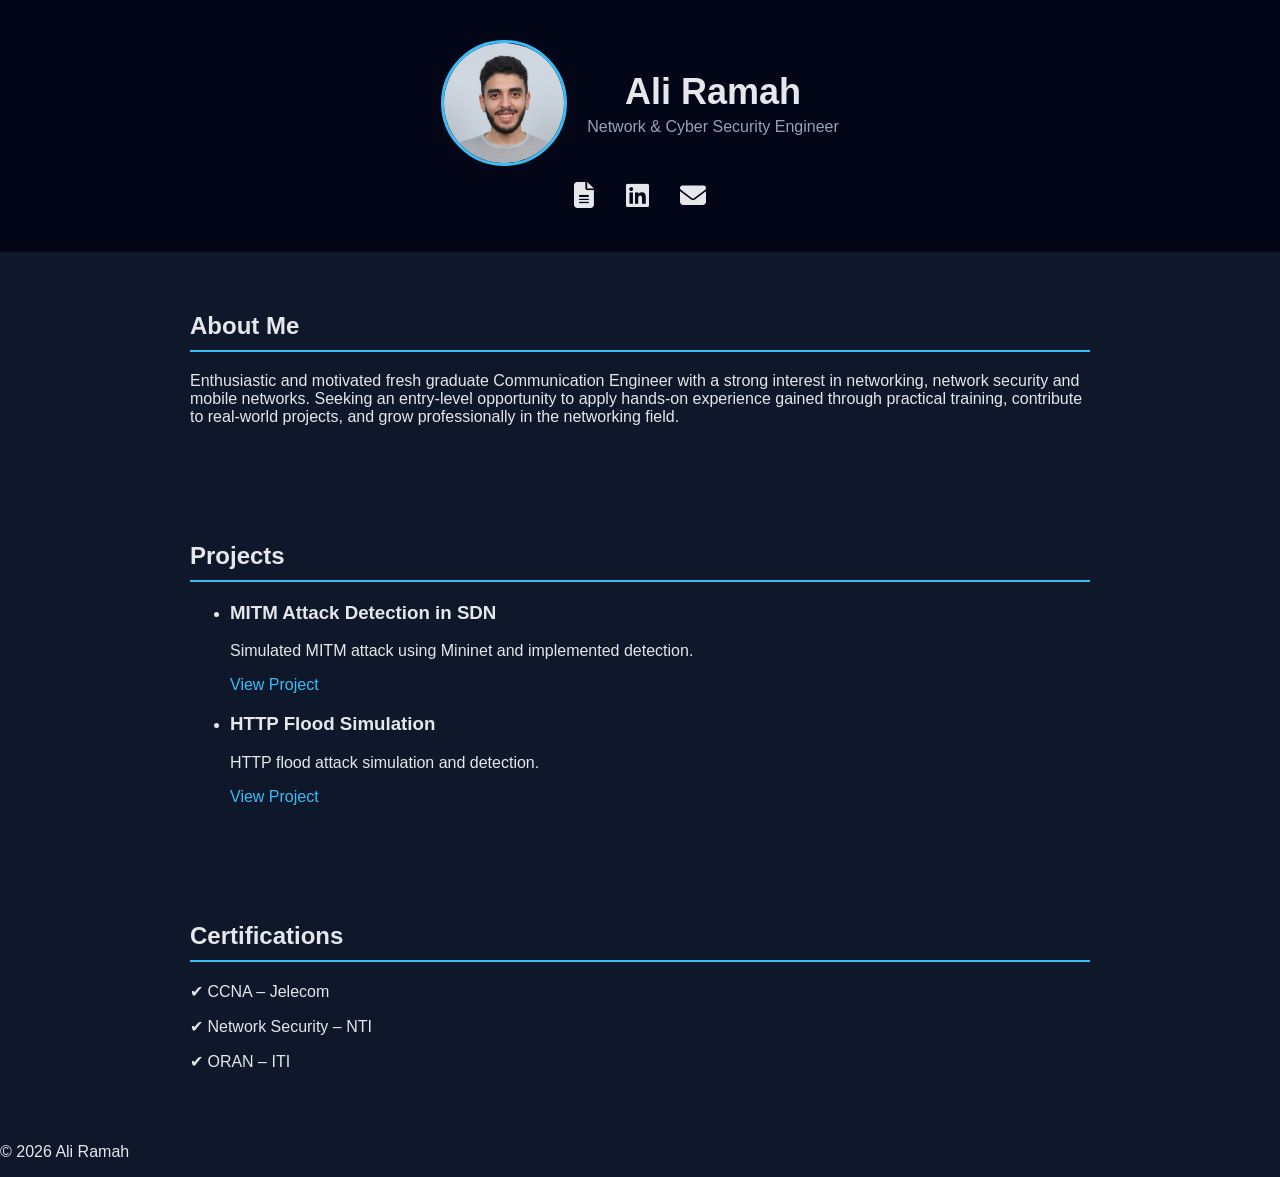
==== index.html @ 45726368 "Update index.html" ====
<!DOCTYPE html>
<html lang="en">
<head>
    <meta charset="UTF-8">
    <title>Ali Ramah | Network & Cyber Security</title>

    <!-- Font Awesome Icons -->
    <link rel="stylesheet" href="https://cdnjs.cloudflare.com/ajax/libs/font-awesome/6.5.1/css/all.min.css">

    <link rel="stylesheet" href="style.css">
</head>
<body>

<header>
     <div class="profile-header">
        <img src="me.jpg" alt="Ali Ramah" class="profile-img">

        <div class="profile-text">
            <h1>Ali Ramah</h1>
            <p>Network & Cyber Security Engineer</p>
        </div>
    </div>
    <!-- Social Icons -->
    <div class="social-links">
        <!-- CV -->
        <a href="Ali Ramah CV .pdf" target="_blank" title="Download CV">
            <i class="fa-solid fa-file-lines"></i>
        </a>

        <!-- LinkedIn -->
        <a href="https://linkedin.com/in/ali-ramah/" target="_blank" title="LinkedIn">
            <i class="fa-brands fa-linkedin"></i>
        </a>

        <!-- Email -->
        <a href="https://mail.google.com/mail/?view=cm&fs=1&to=aliramah52@gmail.com" target="_blank">
        <i class="fa-solid fa-envelope"></i>
        </a>
        
    </div>
</header>

<section>
    <h2>About Me</h2>
    <p>
        Enthusiastic and motivated fresh graduate Communication Engineer with a strong interest in networking, network security and 
        mobile networks. Seeking an entry-level opportunity to apply hands-on experience gained through practical training, 
        contribute to real-world projects, and grow professionally in the networking field.
    </p>
</section>

<section>
    <h2>Projects</h2>
    <ul>
        <li>
            <h3>MITM Attack Detection in SDN</h3>
            <p>Simulated MITM attack using Mininet and implemented detection.</p>
            <a href="https://github.com/AliRamah/SDN-MITM-Detection" target="_blank">View Project</a>
        </li>
        <li>
            <h3>HTTP Flood Simulation</h3>
            <p>HTTP flood attack simulation and detection.</p>
            <a href="#">View Project</a>
        </li>
    </ul>
</section>

<section>
    <h2>Certifications</h2>
    <p>✔ CCNA – Jelecom</p>
    <p>✔ Network Security – NTI</p>
    <p>✔ ORAN – ITI</p>
</section>

<footer>
    <p>© 2026 Ali Ramah</p>
</footer>

</body>
</html>
---- style.css ----
body {
    font-family: Arial, sans-serif;
    background: #0f172a;
    color: #e5e7eb;
    margin: 0;
    padding: 0;
}

/* ===== Header ===== */
header {
    text-align: center;
    padding: 40px;
    background: #020617;
}

/* Container name & photo */
.profile-header {
    display: flex;
    align-items: center;
    justify-content: center;
    gap: 20px;
}

/* profile pic */
.profile-img {
    width: 120px;
    height: 120px;
    border-radius: 50%;
    object-fit: cover;
    border: 3px solid #38bdf8;
}

/* text beside pic */
.profile-text h1 {
    margin: 0;
    font-size: 36px;
}

.profile-text p {
    margin: 5px 0 0;
    color: #94a3b8;
    font-size: 16px;
}

/* ===== Social Links ===== */
.social-links {
    margin-top: 15px;
}

.social-links a {
    margin: 0 12px;
    font-size: 26px;
    color: #e5e7eb;
    transition: 0.3s;
}

.social-links a:hover {
    color: #38bdf8;
}

/* ===== Sections ===== */
section {
    max-width: 900px;
    margin: auto;
    padding: 40px;
}

h2 {
    border-bottom: 2px solid #38bdf8;
    padding-bottom: 10px;
}

/* ===== Links ===== */
a {
    color: #38bdf8;
    text-decoration: none;
}

a:hover {
    text-decoration: underline;
}

/* ===== Responsive (Mobile) ===== */
@media (max-width: 600px) {
    .profile-header {
        flex-direction: column;
    }

    .profile-text h1 {
        font-size: 28px;
    }
}
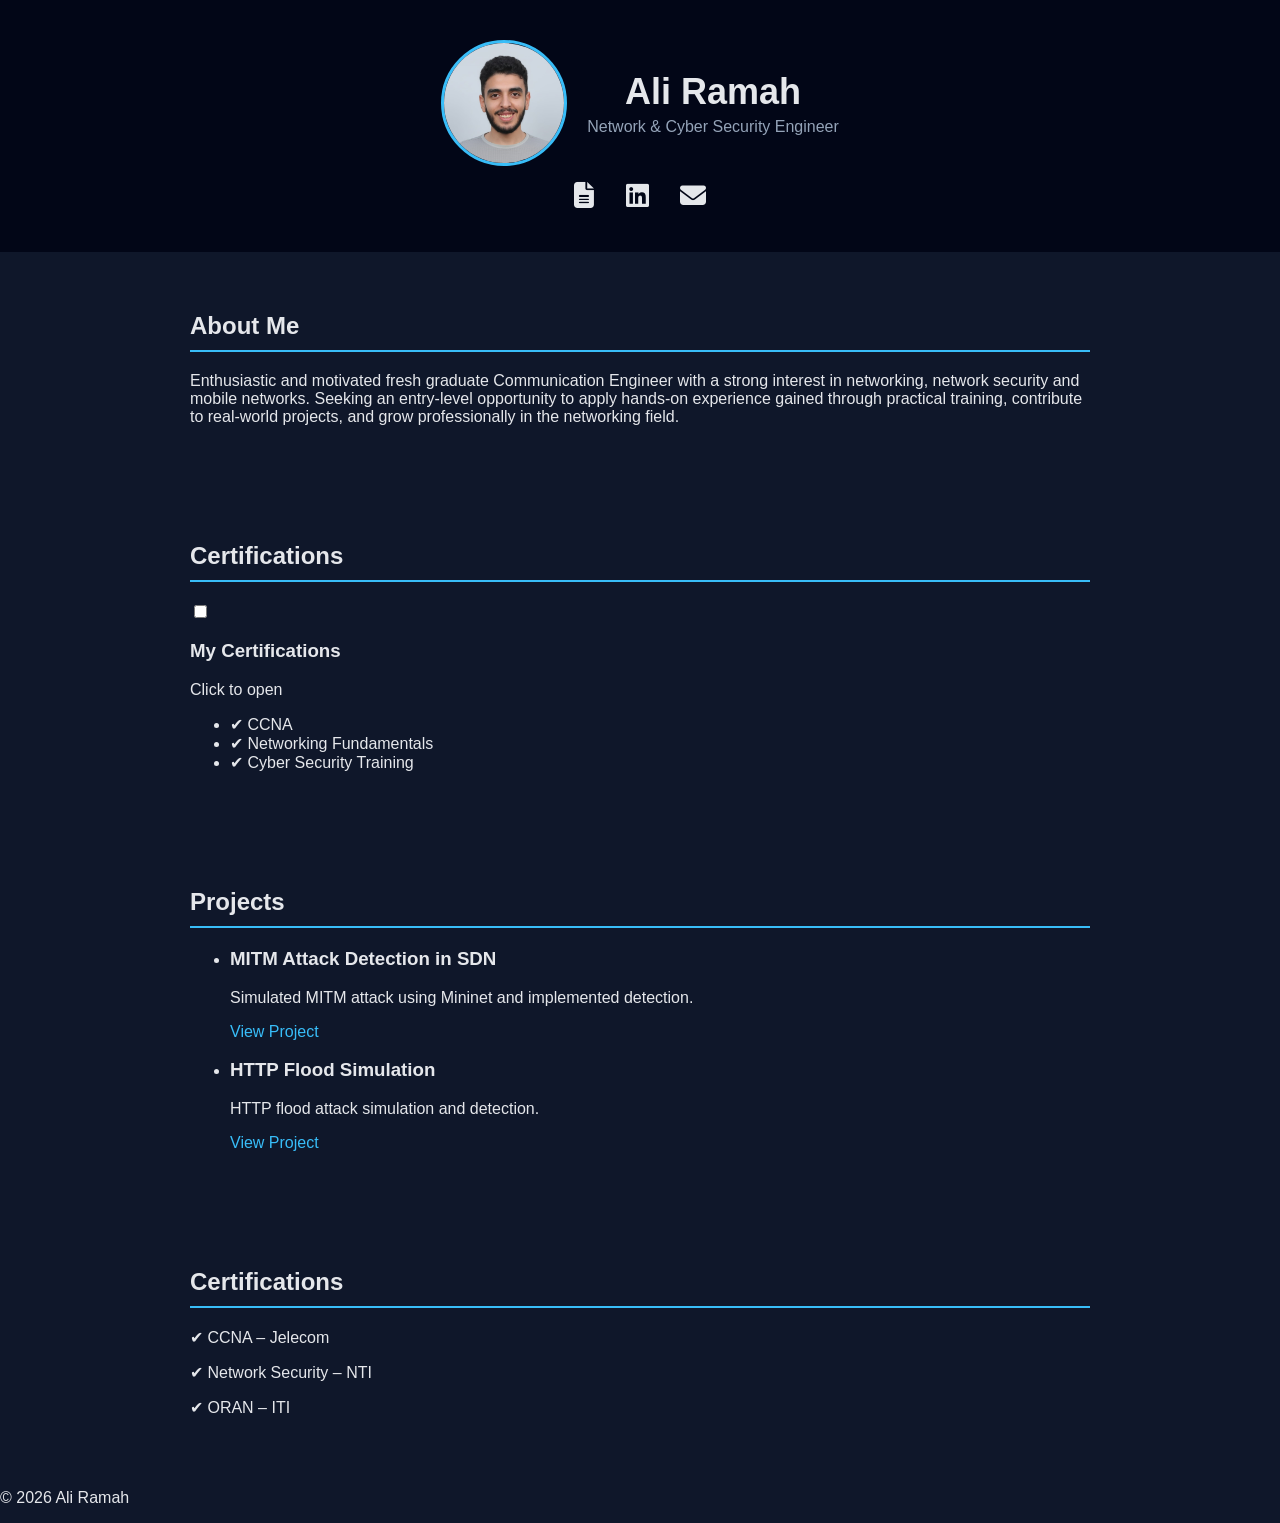
==== commit d2482c04: "Update index.html" ====
--- a/index.html
+++ b/index.html
@@ -49,6 +49,30 @@
     </p>
 </section>
 
+<section class="certifications">
+    <h2>Certifications</h2>
+
+    <div class="cert-box">
+        <input type="checkbox" id="cert-toggle">
+
+        <label for="cert-toggle" class="cert-card">
+            <div class="cert-front">
+                <h3>My Certifications</h3>
+                <p>Click to open</p>
+            </div>
+
+            <div class="cert-back">
+                <ul>
+                    <li>✔ CCNA</li>
+                    <li>✔ Networking Fundamentals</li>
+                    <li>✔ Cyber Security Training</li>
+                </ul>
+            </div>
+        </label>
+    </div>
+</section>
+
+    
 <section>
     <h2>Projects</h2>
     <ul>
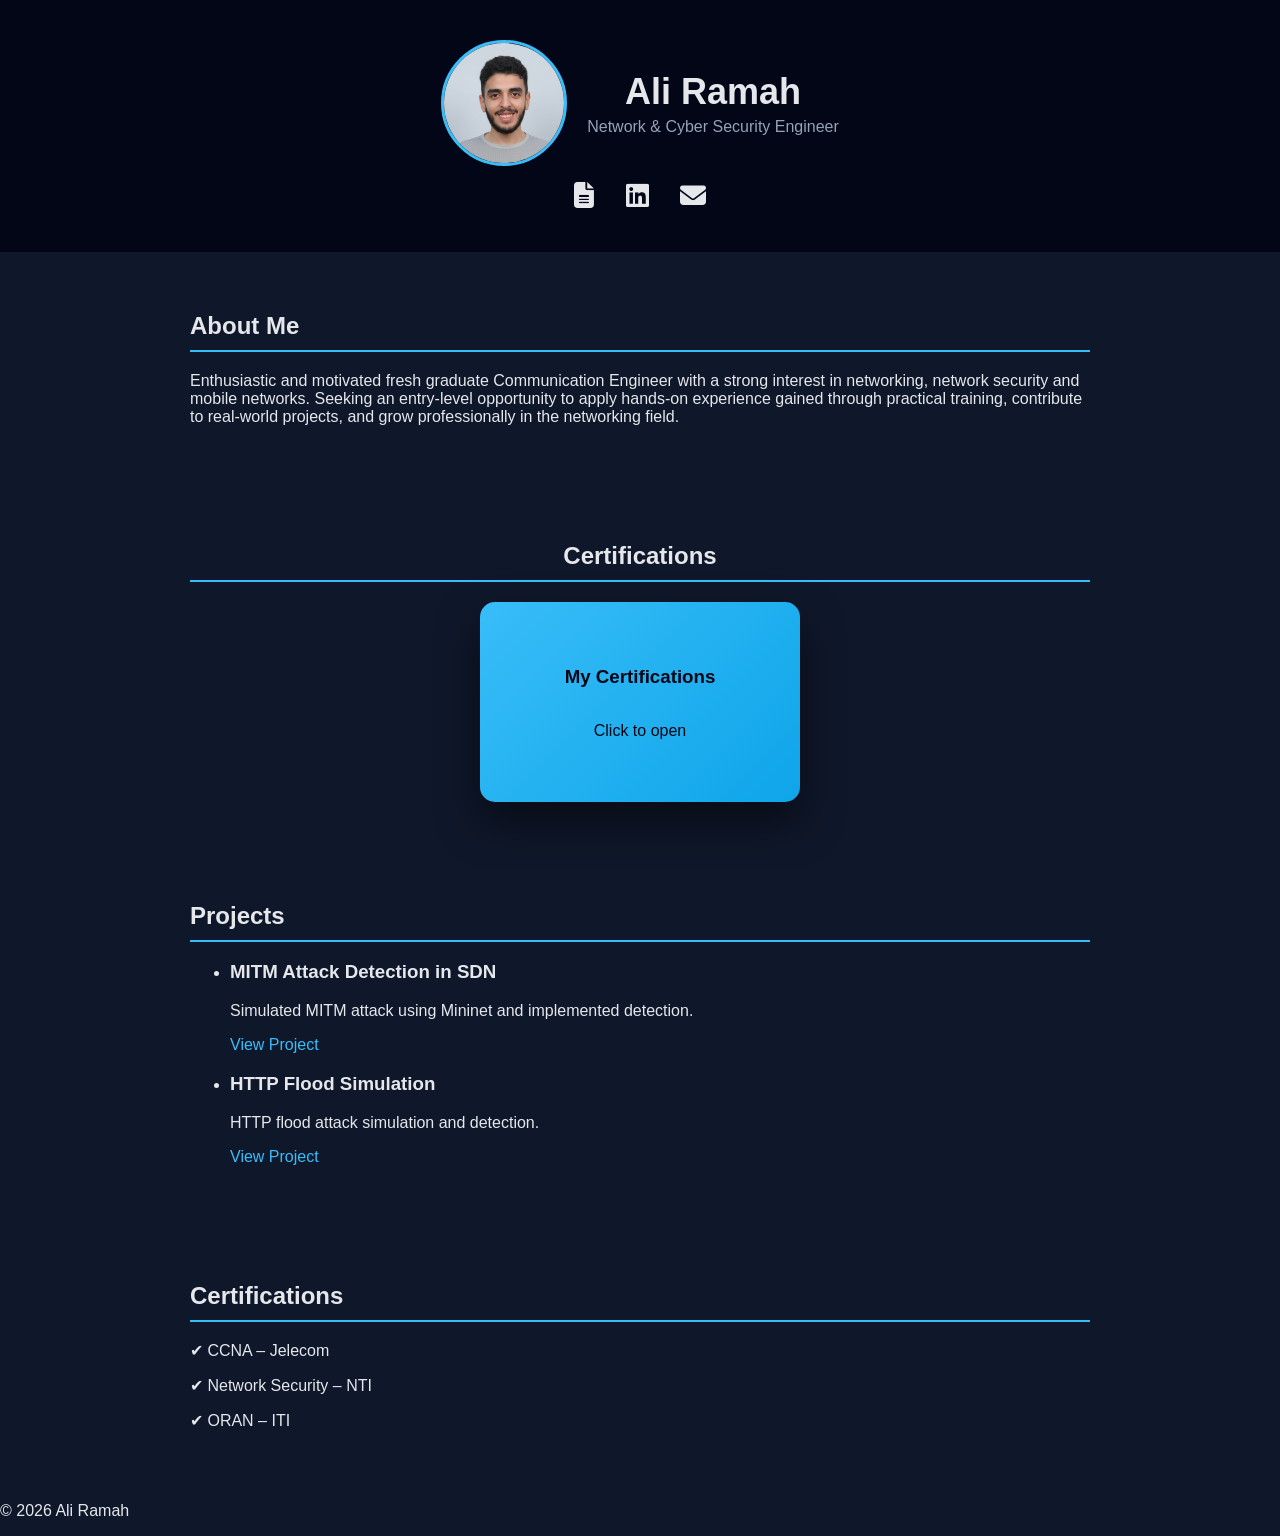
==== commit 9760b284: "Update index.html" ====
--- a/index.html
+++ b/index.html
@@ -11,6 +11,7 @@
 </head>
 <body>
 
+    
 <header>
      <div class="profile-header">
         <img src="me.jpg" alt="Ali Ramah" class="profile-img">
--- a/style.css
+++ b/style.css
@@ -90,3 +90,66 @@
         font-size: 28px;
     }
 }
+
+
+.certifications {
+    text-align: center;
+}
+
+.cert-box {
+    perspective: 1200px;
+    display: flex;
+    justify-content: center;
+}
+
+.cert-box input {
+    display: none;
+}
+
+.cert-card {
+    width: 320px;
+    height: 200px;
+    position: relative;
+    transform-style: preserve-3d;
+    transition: transform 0.8s;
+    cursor: pointer;
+}
+
+.cert-front,
+.cert-back {
+    position: absolute;
+    width: 100%;
+    height: 100%;
+    border-radius: 15px;
+    backface-visibility: hidden;
+    display: flex;
+    align-items: center;
+    justify-content: center;
+    flex-direction: column;
+}
+
+.cert-front {
+    background: linear-gradient(135deg, #38bdf8, #0ea5e9);
+    color: #020617;
+    box-shadow: 0 20px 40px rgba(0,0,0,0.5);
+}
+
+.cert-back {
+    background: #020617;
+    color: #e5e7eb;
+    transform: rotateY(180deg);
+    padding: 20px;
+}
+
+.cert-back ul {
+    list-style: none;
+    padding: 0;
+}
+
+.cert-back li {
+    margin: 10px 0;
+    font-size: 18px;
+}
+.cert-box input:checked + .cert-card {
+    transform: rotateY(180deg);
+}
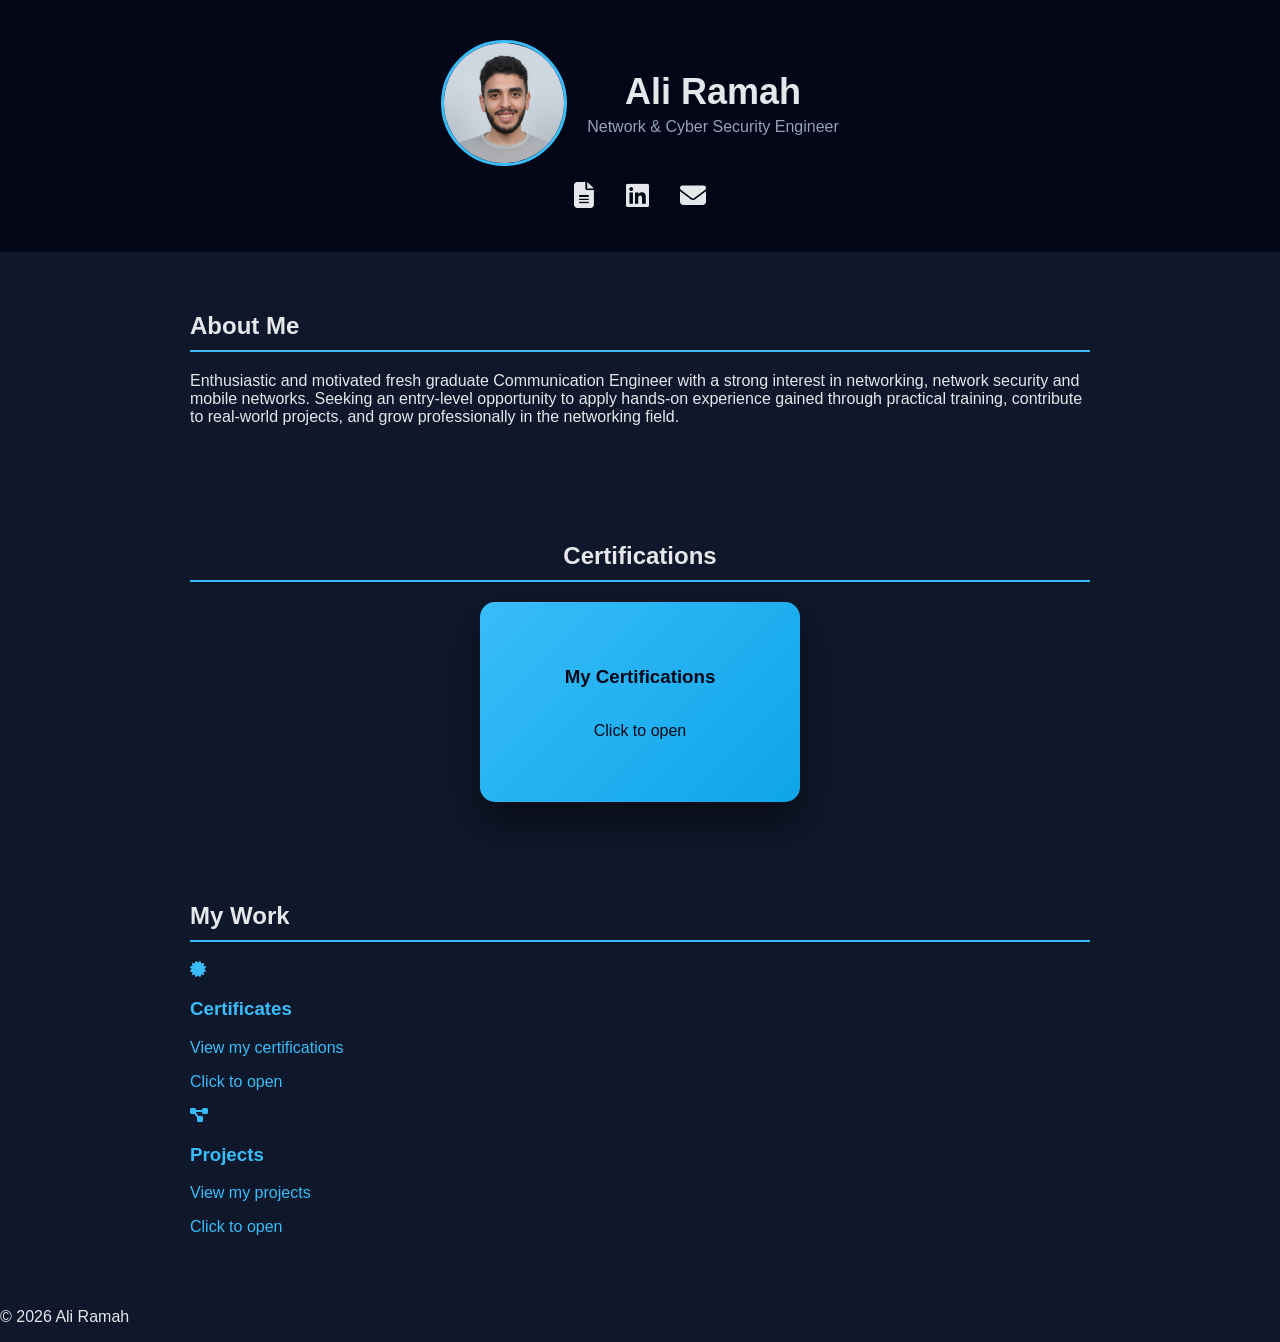
==== commit 55de882b: "Update index.html" ====
--- a/index.html
+++ b/index.html
@@ -74,27 +74,40 @@
 </section>
 
     
-<section>
-    <h2>Projects</h2>
-    <ul>
-        <li>
-            <h3>MITM Attack Detection in SDN</h3>
-            <p>Simulated MITM attack using Mininet and implemented detection.</p>
-            <a href="https://github.com/AliRamah/SDN-MITM-Detection" target="_blank">View Project</a>
-        </li>
-        <li>
-            <h3>HTTP Flood Simulation</h3>
-            <p>HTTP flood attack simulation and detection.</p>
-            <a href="#">View Project</a>
-        </li>
-    </ul>
-</section>
+<section class="cards-section">
+    <h2>My Work</h2>
 
-<section>
-    <h2>Certifications</h2>
-    <p>✔ CCNA – Jelecom</p>
-    <p>✔ Network Security – NTI</p>
-    <p>✔ ORAN – ITI</p>
+    <div class="cards-container">
+
+        <!-- Certificates Card -->
+        <a href="certificates.html" target="_blank" class="main-card">
+            <div class="card-inner">
+                <div class="card-front">
+                    <i class="fa-solid fa-certificate"></i>
+                    <h3>Certificates</h3>
+                    <p>View my certifications</p>
+                </div>
+                <div class="card-back">
+                    <p>Click to open</p>
+                </div>
+            </div>
+        </a>
+
+        <!-- Projects Card -->
+        <a href="projects.html" target="_blank" class="main-card">
+            <div class="card-inner">
+                <div class="card-front">
+                    <i class="fa-solid fa-diagram-project"></i>
+                    <h3>Projects</h3>
+                    <p>View my projects</p>
+                </div>
+                <div class="card-back">
+                    <p>Click to open</p>
+                </div>
+            </div>
+        </a>
+
+    </div>
 </section>
 
 <footer>
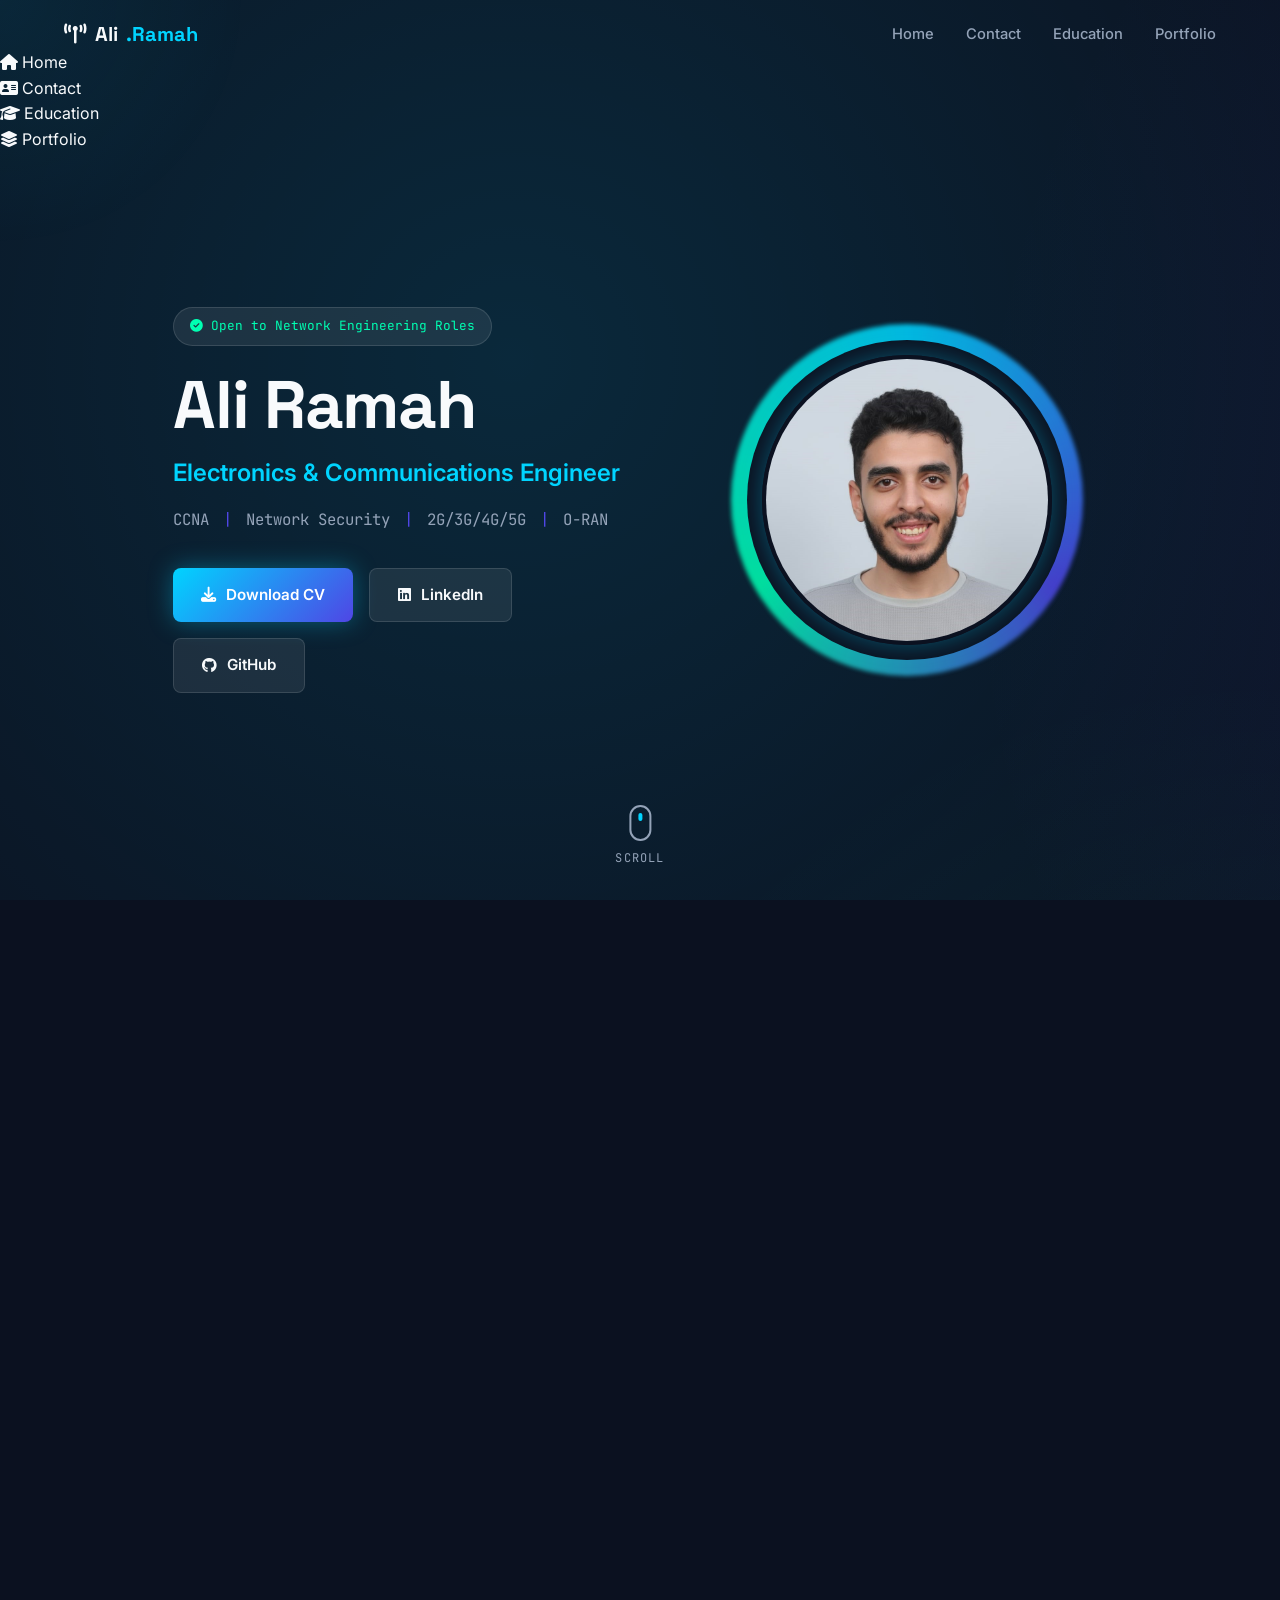
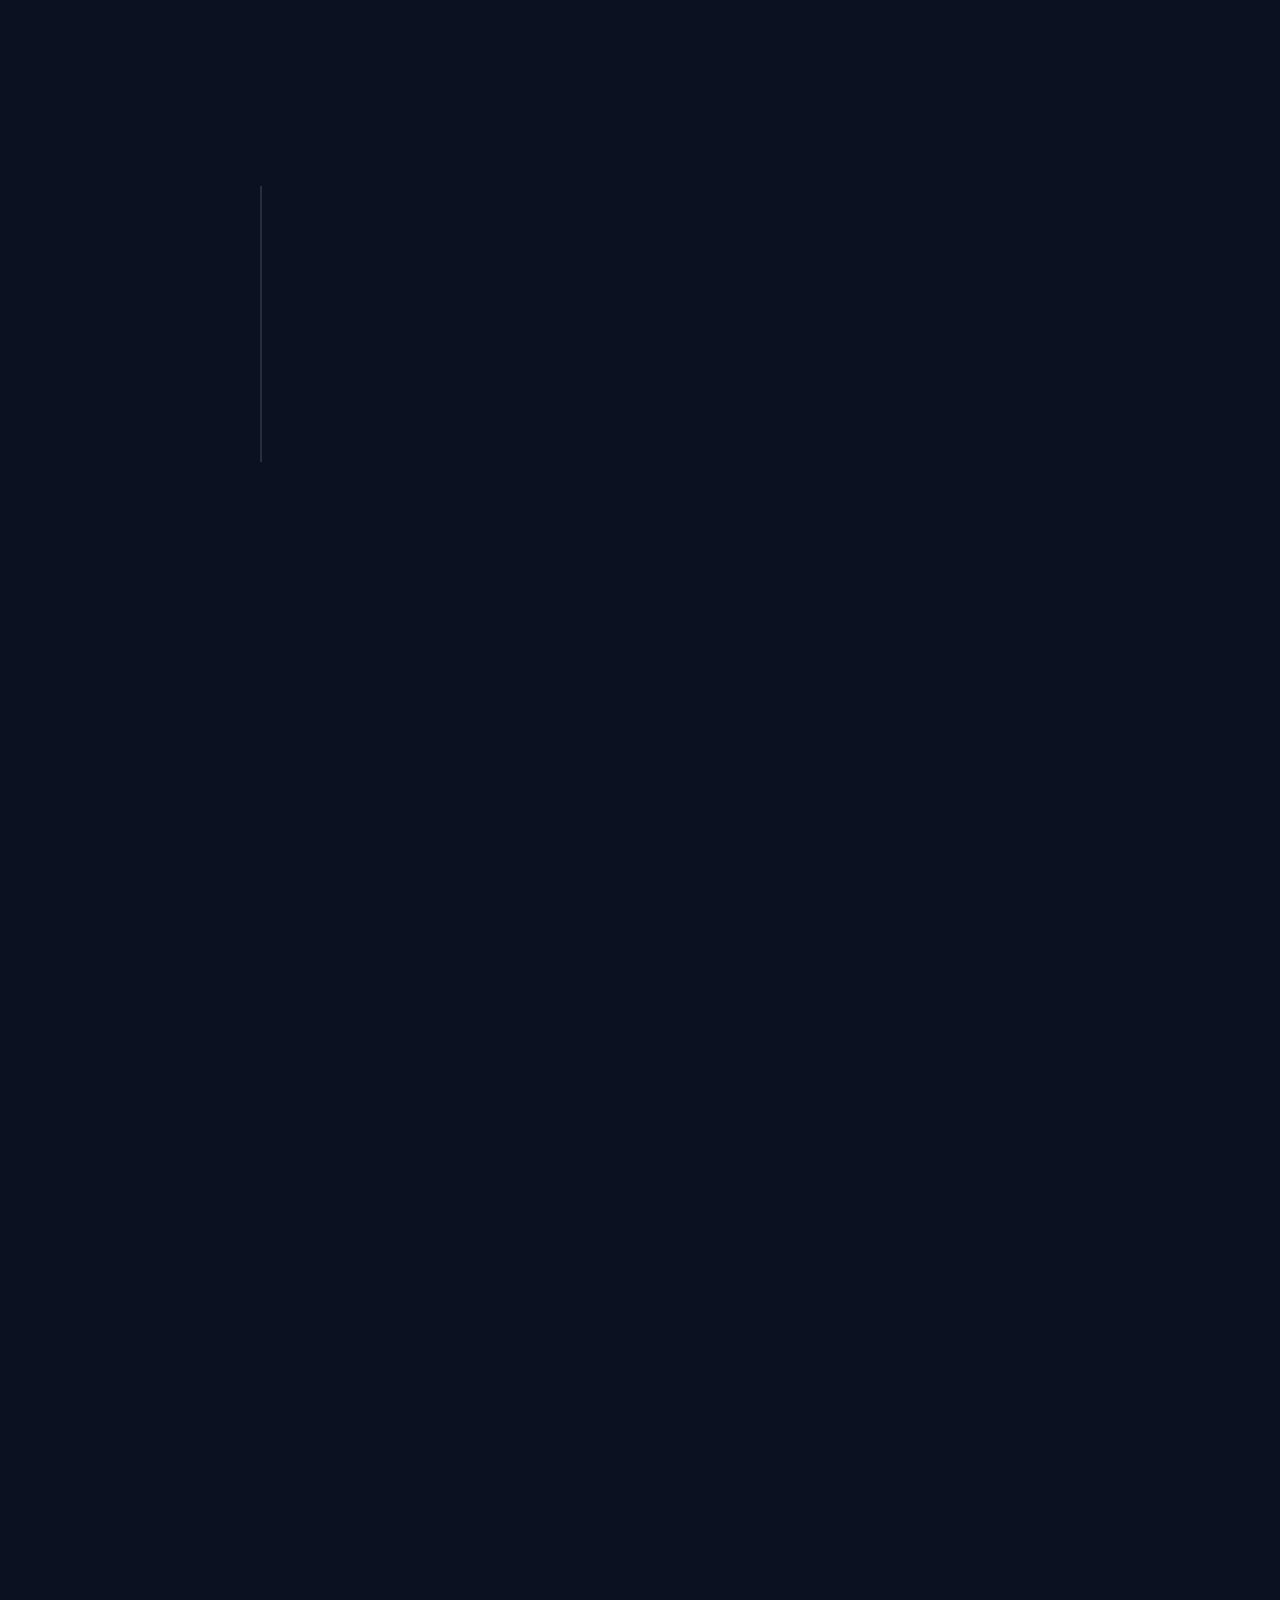
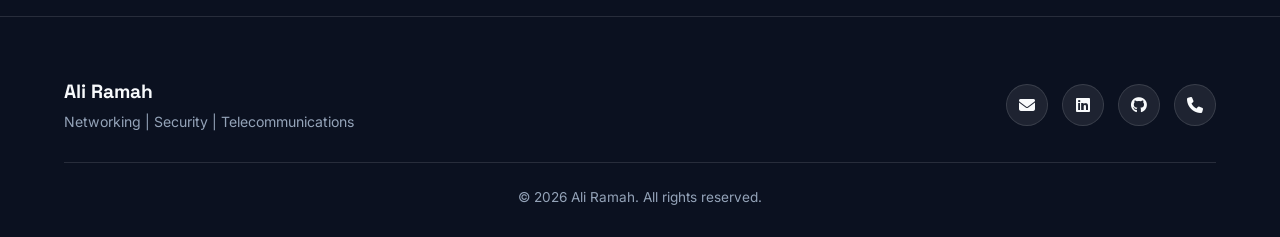
==== commit 8e7c465d: "Update index.html" ====
--- a/index.html
+++ b/index.html
@@ -1,118 +1,244 @@
 <!DOCTYPE html>
 <html lang="en">
 <head>
-    <meta charset="UTF-8">
-    <title>Ali Ramah | Network & Cyber Security</title>
-
-    <!-- Font Awesome Icons -->
-    <link rel="stylesheet" href="https://cdnjs.cloudflare.com/ajax/libs/font-awesome/6.5.1/css/all.min.css">
-
-    <link rel="stylesheet" href="style.css">
+  <meta charset="UTF-8" />
+  <meta name="viewport" content="width=device-width, initial-scale=1.0" />
+  <title>Ali Ramah | Electronics & Communications Engineer — Networking, Security, O-RAN</title>
+  <meta name="description" content="Portfolio of Ali Ramah, Electronics & Communications Engineer specializing in Networking, Network Security, Telecommunications, SDN, and O-RAN. CCNA certified, 2G/3G/4G/5G expertise." />
+  <meta name="keywords" content="Ali Ramah, Network Engineer, CCNA, Network Security, SDN, O-RAN, Telecommunications, 5G" />
+  <meta name="author" content="Ali Ramah" />
+ 
+  <!-- Open Graph -->
+  <meta property="og:title" content="Ali Ramah | Electronics & Communications Engineer" />
+  <meta property="og:description" content="Networking | Network Security | Telecommunications | SDN | O-RAN" />
+  <meta property="og:type" content="website" />
+ 
+  <!-- Favicon -->
+  <link rel="icon" href="assets/profile-placeholder.svg" type="image/svg+xml" />
+ 
+  <!-- Fonts -->
+  <link rel="preconnect" href="https://fonts.googleapis.com">
+  <link href="https://fonts.googleapis.com/css2?family=Space+Grotesk:wght@500;600;700&family=Inter:wght@400;500;600&family=JetBrains+Mono:wght@400;500&display=swap" rel="stylesheet">
+ 
+  <!-- Font Awesome -->
+  <link rel="stylesheet" href="https://cdnjs.cloudflare.com/ajax/libs/font-awesome/6.5.1/css/all.min.css" integrity="sha512-DTOQO9RWCH3ppGqcWaEA1BIZOC6xxalwEsw9c2QQeAIftl+Vegovlnee1c9QX4TctnWMn13TZye+giMm8e2LwA==" crossorigin="anonymous" referrerpolicy="no-referrer" />
+ 
+  <!-- Stylesheet -->
+  <link rel="stylesheet" href="style.css" />
 </head>
 <body>
-
-    
-<header>
-     <div class="profile-header">
-        <img src="me.jpg" alt="Ali Ramah" class="profile-img">
-
-        <div class="profile-text">
-            <h1>Ali Ramah</h1>
-            <p>Network & Cyber Security Engineer</p>
-        </div>
-    </div>
-    <!-- Social Icons -->
-    <div class="social-links">
-        <!-- CV -->
-        <a href="Ali Ramah CV .pdf" target="_blank" title="Download CV">
-            <i class="fa-solid fa-file-lines"></i>
-        </a>
-
-        <!-- LinkedIn -->
-        <a href="https://linkedin.com/in/ali-ramah/" target="_blank" title="LinkedIn">
-            <i class="fa-brands fa-linkedin"></i>
-        </a>
-
-        <!-- Email -->
-        <a href="https://mail.google.com/mail/?view=cm&fs=1&to=aliramah52@gmail.com" target="_blank">
-        <i class="fa-solid fa-envelope"></i>
-        </a>
-        
-    </div>
-</header>
-
-<section>
-    <h2>About Me</h2>
-    <p>
-        Enthusiastic and motivated fresh graduate Communication Engineer with a strong interest in networking, network security and 
-        mobile networks. Seeking an entry-level opportunity to apply hands-on experience gained through practical training, 
-        contribute to real-world projects, and grow professionally in the networking field.
-    </p>
-</section>
-
-<section class="certifications">
-    <h2>Certifications</h2>
-
-    <div class="cert-box">
-        <input type="checkbox" id="cert-toggle">
-
-        <label for="cert-toggle" class="cert-card">
-            <div class="cert-front">
-                <h3>My Certifications</h3>
-                <p>Click to open</p>
-            </div>
-
-            <div class="cert-back">
-                <ul>
-                    <li>✔ CCNA</li>
-                    <li>✔ Networking Fundamentals</li>
-                    <li>✔ Cyber Security Training</li>
-                </ul>
-            </div>
-        </label>
-    </div>
-</section>
-
-    
-<section class="cards-section">
-    <h2>My Work</h2>
-
-    <div class="cards-container">
-
-        <!-- Certificates Card -->
-        <a href="certificates.html" target="_blank" class="main-card">
-            <div class="card-inner">
-                <div class="card-front">
-                    <i class="fa-solid fa-certificate"></i>
-                    <h3>Certificates</h3>
-                    <p>View my certifications</p>
-                </div>
-                <div class="card-back">
-                    <p>Click to open</p>
-                </div>
-            </div>
-        </a>
-
-        <!-- Projects Card -->
-        <a href="projects.html" target="_blank" class="main-card">
-            <div class="card-inner">
-                <div class="card-front">
-                    <i class="fa-solid fa-diagram-project"></i>
-                    <h3>Projects</h3>
-                    <p>View my projects</p>
-                </div>
-                <div class="card-back">
-                    <p>Click to open</p>
-                </div>
-            </div>
-        </a>
-
-    </div>
-</section>
-
-<footer>
-    <p>© 2026 Ali Ramah</p>
-</footer>
-
+ 
+  <!-- Ambient background layers -->
+  <div class="gradient-bg" aria-hidden="true"></div>
+  <canvas id="particles-canvas" aria-hidden="true"></canvas>
+  <div class="cursor-glow" aria-hidden="true"></div>
+ 
+  <!-- ================= NAVBAR ================= -->
+  <header class="navbar">
+    <nav class="container nav-inner">
+      <a href="#home" class="logo"><i class="fa-solid fa-tower-broadcast"></i> Ali<span>.Ramah</span></a>
+ 
+      <ul class="nav-links">
+        <li><a href="#home">Home</a></li>
+        <li><a href="#contact">Contact</a></li>
+        <li><a href="#education">Education</a></li>
+        <li><a href="#portfolio">Portfolio</a></li>
+      </ul>
+ 
+      <button class="nav-toggle" aria-label="Toggle navigation menu" aria-expanded="false">
+        <span></span><span></span><span></span>
+      </button>
+    </nav>
+ 
+    <!-- Mobile menu -->
+    <ul class="nav-menu-mobile">
+      <li><a href="#home"><i class="fa-solid fa-house"></i> Home</a></li>
+      <li><a href="#contact"><i class="fa-solid fa-address-card"></i> Contact</a></li>
+      <li><a href="#education"><i class="fa-solid fa-graduation-cap"></i> Education</a></li>
+      <li><a href="#portfolio"><i class="fa-solid fa-layer-group"></i> Portfolio</a></li>
+    </ul>
+  </header>
+ 
+  <!-- ================= HERO ================= -->
+  <main>
+  <section class="hero" id="home">
+    <div class="container hero-grid">
+ 
+      <div class="hero-text">
+        <span class="hero-badge"><i class="fa-solid fa-circle-check"></i> Open to Network Engineering Roles</span>
+ 
+        <h1 class="hero-name">Ali Ramah</h1>
+        <p class="hero-title">Electronics &amp; Communications Engineer</p>
+ 
+        <p class="hero-subtitle">
+          <span>CCNA</span><span class="sep">|</span>
+          <span>Network Security</span><span class="sep">|</span>
+          <span>2G/3G/4G/5G</span><span class="sep">|</span>
+          <span>O-RAN</span>
+        </p>
+ 
+        <div class="hero-actions">
+          <a href="assets/Ali_Ramah_CV.pdf" class="btn btn-primary" download>
+            <i class="fa-solid fa-download"></i> Download CV
+          </a>
+          <a href="https://linkedin.com/in/ali-ramah" target="_blank" rel="noopener noreferrer" class="btn btn-outline">
+            <i class="fa-brands fa-linkedin"></i> LinkedIn
+          </a>
+          <a href="https://github.com/ali-ramah" target="_blank" rel="noopener noreferrer" class="btn btn-outline">
+            <i class="fa-brands fa-github"></i> GitHub
+          </a>
+        </div>
+      </div>
+ 
+      <div class="hero-visual">
+        <div class="profile-ring">
+          <img src="me.jpg" alt="Portrait of Ali Ramah" class="profile-img" />
+        </div>
+      </div>
+ 
+    </div>
+ 
+    <div class="scroll-indicator">
+      <span class="mouse"></span>
+      SCROLL
+    </div>
+  </section>
+ 
+  <!-- ================= CONTACT ================= -->
+  <section class="section" id="contact">
+    <div class="container">
+      <div class="section-header reveal">
+        <span class="section-eyebrow">Get In Touch</span>
+        <h2 class="section-title">Contact <span class="gradient-text">Information</span></h2>
+        <p class="section-subtitle">Reach out for collaboration, opportunities, or a technical chat about networks.</p>
+      </div>
+ 
+      <div class="contact-grid">
+        <a href="mailto:ali.ramah@example.com" class="glass-card glow-border contact-card reveal">
+          <div class="contact-icon"><i class="fa-solid fa-envelope"></i></div>
+          <h3>Email</h3>
+          <p>ali.ramah@example.com</p>
+        </a>
+ 
+        <a href="https://linkedin.com/in/ali-ramah" target="_blank" rel="noopener noreferrer" class="glass-card glow-border contact-card reveal">
+          <div class="contact-icon"><i class="fa-brands fa-linkedin"></i></div>
+          <h3>LinkedIn</h3>
+          <p>/in/ali-ramah</p>
+        </a>
+ 
+        <a href="https://github.com/ali-ramah" target="_blank" rel="noopener noreferrer" class="glass-card glow-border contact-card reveal">
+          <div class="contact-icon"><i class="fa-brands fa-github"></i></div>
+          <h3>GitHub</h3>
+          <p>github.com/ali-ramah</p>
+        </a>
+ 
+        <a href="tel:+201000000000" class="glass-card glow-border contact-card reveal">
+          <div class="contact-icon"><i class="fa-solid fa-phone"></i></div>
+          <h3>Phone</h3>
+          <p>+20 100 000 0000</p>
+        </a>
+      </div>
+    </div>
+  </section>
+ 
+  <!-- ================= EDUCATION ================= -->
+  <section class="section" id="education">
+    <div class="container">
+      <div class="section-header reveal">
+        <span class="section-eyebrow">Academic Background</span>
+        <h2 class="section-title">Education <span class="gradient-text">Timeline</span></h2>
+      </div>
+ 
+      <div class="timeline">
+        <div class="timeline-item glass-card reveal">
+          <div class="timeline-icon"><i class="fa-solid fa-graduation-cap"></i></div>
+          <h3>Bachelor of Electronics and Communications Engineering</h3>
+          <p class="org">Capital University <span style="color:var(--color-text-dim); font-weight:400;">(Formerly Helwan University)</span></p>
+          <span class="date"><i class="fa-regular fa-calendar"></i> Graduation Year — 20XX</span>
+          <p>Specialized coursework in computer networks, telecommunications systems, digital signal processing, and network security fundamentals.</p>
+        </div>
+      </div>
+    </div>
+  </section>
+ 
+  <!-- ================= MAIN PORTFOLIO NAV CARDS ================= -->
+  <section class="section" id="portfolio">
+    <div class="container">
+      <div class="section-header reveal">
+        <span class="section-eyebrow">Explore My Work</span>
+        <h2 class="section-title">Portfolio <span class="gradient-text">Sections</span></h2>
+        <p class="section-subtitle">A curated overview of certifications, labs, and engineering projects.</p>
+      </div>
+ 
+      <div class="nav-cards-grid">
+ 
+        <a href="certifications.html" class="glass-card glow-border tilt-card nav-card reveal">
+          <div class="card-icon"><i class="fa-solid fa-certificate"></i></div>
+          <h3>Certifications</h3>
+          <p>Professional certifications and training programs.</p>
+          <span class="card-link">View all <i class="fa-solid fa-arrow-right"></i></span>
+        </a>
+ 
+        <a href="network-labs.html" class="glass-card glow-border tilt-card nav-card reveal">
+          <div class="card-icon"><i class="fa-solid fa-network-wired"></i></div>
+          <h3>Network Labs</h3>
+          <p>Hands-on networking laboratory exercises and configurations.</p>
+          <span class="card-link">View all <i class="fa-solid fa-arrow-right"></i></span>
+        </a>
+ 
+        <a href="security-projects.html" class="glass-card glow-border tilt-card nav-card reveal">
+          <div class="card-icon"><i class="fa-solid fa-shield-halved"></i></div>
+          <h3>Network Security Projects</h3>
+          <p>Cybersecurity and network protection projects.</p>
+          <span class="card-link">View all <i class="fa-solid fa-arrow-right"></i></span>
+        </a>
+ 
+        <a href="sdn-projects.html" class="glass-card glow-border tilt-card nav-card reveal">
+          <div class="card-icon"><i class="fa-solid fa-diagram-project"></i></div>
+          <h3>SDN Projects</h3>
+          <p>Software Defined Networking projects and research.</p>
+          <span class="card-link">View all <i class="fa-solid fa-arrow-right"></i></span>
+        </a>
+ 
+        <a href="telecom-projects.html" class="glass-card glow-border tilt-card nav-card reveal">
+          <div class="card-icon"><i class="fa-solid fa-tower-cell"></i></div>
+          <h3>Telecommunications Projects</h3>
+          <p>Mobile networks, O-RAN and telecommunications projects.</p>
+          <span class="card-link">View all <i class="fa-solid fa-arrow-right"></i></span>
+        </a>
+ 
+      </div>
+    </div>
+  </section>
+  </main>
+ 
+  <!-- ================= FOOTER ================= -->
+  <footer class="footer">
+    <div class="container">
+      <div class="footer-inner">
+        <div class="footer-brand">
+          <h3>Ali Ramah</h3>
+          <p>Networking | Security | Telecommunications</p>
+        </div>
+        <div class="footer-socials">
+          <a href="mailto:ali.ramah@example.com" aria-label="Email"><i class="fa-solid fa-envelope"></i></a>
+          <a href="https://linkedin.com/in/ali-ramah" target="_blank" rel="noopener noreferrer" aria-label="LinkedIn"><i class="fa-brands fa-linkedin"></i></a>
+          <a href="https://github.com/ali-ramah" target="_blank" rel="noopener noreferrer" aria-label="GitHub"><i class="fa-brands fa-github"></i></a>
+          <a href="tel:+201000000000" aria-label="Phone"><i class="fa-solid fa-phone"></i></a>
+        </div>
+      </div>
+      <div class="footer-bottom">
+        &copy; <span id="year"></span> Ali Ramah. All rights reserved.
+      </div>
+    </div>
+  </footer>
+ 
+  <button class="back-to-top" aria-label="Back to top">
+    <i class="fa-solid fa-arrow-up"></i>
+  </button>
+ 
+  <script src="script.js"></script>
+  <script>document.getElementById('year').textContent = new Date().getFullYear();</script>
 </body>
 </html>
+ 
--- a/style.css
+++ b/style.css
@@ -1,155 +1,988 @@
+/* ============================================================
+   Ali Ramah — Portfolio Stylesheet
+   Theme: Dark / Glassmorphism / Network-Security aesthetic
+   ============================================================ */
+
+/* ---------- Design Tokens ---------- */
+:root {
+  --color-primary: #00D4FF;
+  --color-secondary: #4F46E5;
+  --color-accent: #00FFB2;
+  --color-bg: #0B1120;
+  --color-bg-alt: #0E1626;
+  --color-card: rgba(255, 255, 255, 0.08);
+  --color-card-border: rgba(255, 255, 255, 0.12);
+  --color-text: #F8FAFC;
+  --color-text-dim: #94A3B8;
+
+  --font-display: 'Space Grotesk', 'Segoe UI', sans-serif;
+  --font-body: 'Inter', 'Segoe UI', sans-serif;
+  --font-mono: 'JetBrains Mono', 'Courier New', monospace;
+
+  --radius-sm: 8px;
+  --radius-md: 16px;
+  --radius-lg: 24px;
+
+  --transition-fast: 0.2s ease;
+  --transition-med: 0.4s cubic-bezier(0.16, 1, 0.3, 1);
+  --transition-slow: 0.8s cubic-bezier(0.16, 1, 0.3, 1);
+
+  --shadow-glow-primary: 0 0 24px rgba(0, 212, 255, 0.35);
+  --shadow-glow-accent: 0 0 24px rgba(0, 255, 178, 0.3);
+  --max-width: 1200px;
+}
+
+/* ---------- Reset ---------- */
+* { margin: 0; padding: 0; box-sizing: border-box; }
+
+html {
+  scroll-behavior: smooth;
+  font-size: 16px;
+}
+
 body {
-    font-family: Arial, sans-serif;
-    background: #0f172a;
-    color: #e5e7eb;
-    margin: 0;
-    padding: 0;
-}
-
-/* ===== Header ===== */
-header {
-    text-align: center;
-    padding: 40px;
-    background: #020617;
-}
-
-/* Container name & photo */
-.profile-header {
+  background: var(--color-bg);
+  color: var(--color-text);
+  font-family: var(--font-body);
+  line-height: 1.6;
+  overflow-x: hidden;
+  position: relative;
+}
+
+img { max-width: 100%; display: block; }
+a { text-decoration: none; color: inherit; }
+ul { list-style: none; }
+button { font-family: inherit; cursor: pointer; border: none; background: none; }
+
+::selection { background: var(--color-primary); color: var(--color-bg); }
+
+/* Scrollbar */
+::-webkit-scrollbar { width: 10px; }
+::-webkit-scrollbar-track { background: var(--color-bg); }
+::-webkit-scrollbar-thumb {
+  background: linear-gradient(var(--color-primary), var(--color-secondary));
+  border-radius: 10px;
+}
+
+/* Respect reduced motion preference */
+@media (prefers-reduced-motion: reduce) {
+  *, *::before, *::after {
+    animation-duration: 0.01ms !important;
+    animation-iteration-count: 1 !important;
+    transition-duration: 0.01ms !important;
+    scroll-behavior: auto !important;
+  }
+}
+
+/* ---------- Animated Gradient Background ---------- */
+.gradient-bg {
+  position: fixed;
+  inset: 0;
+  z-index: -2;
+  background:
+    radial-gradient(circle at 20% 20%, rgba(0, 212, 255, 0.12), transparent 40%),
+    radial-gradient(circle at 80% 30%, rgba(79, 70, 229, 0.15), transparent 45%),
+    radial-gradient(circle at 50% 80%, rgba(0, 255, 178, 0.08), transparent 40%),
+    var(--color-bg);
+  background-size: 200% 200%;
+  animation: gradientShift 18s ease infinite;
+}
+
+@keyframes gradientShift {
+  0% { background-position: 0% 0%; }
+  50% { background-position: 100% 100%; }
+  100% { background-position: 0% 0%; }
+}
+
+/* Particle canvas */
+#particles-canvas {
+  position: fixed;
+  inset: 0;
+  z-index: -1;
+  pointer-events: none;
+}
+
+/* Mouse-tracking glow */
+.cursor-glow {
+  position: fixed;
+  width: 500px;
+  height: 500px;
+  border-radius: 50%;
+  background: radial-gradient(circle, rgba(0, 212, 255, 0.07), transparent 70%);
+  pointer-events: none;
+  z-index: 0;
+  transform: translate(-50%, -50%);
+  transition: opacity 0.3s ease;
+  will-change: transform;
+}
+
+/* ---------- Utility ---------- */
+.container {
+  max-width: var(--max-width);
+  margin: 0 auto;
+  padding: 0 24px;
+}
+
+.section {
+  position: relative;
+  padding: 100px 0;
+  z-index: 1;
+}
+
+.section-header {
+  text-align: center;
+  margin-bottom: 56px;
+}
+
+.section-eyebrow {
+  font-family: var(--font-mono);
+  font-size: 0.85rem;
+  letter-spacing: 0.15em;
+  text-transform: uppercase;
+  color: var(--color-primary);
+  display: inline-flex;
+  align-items: center;
+  gap: 8px;
+  margin-bottom: 12px;
+}
+
+.section-eyebrow::before {
+  content: '';
+  width: 6px;
+  height: 6px;
+  border-radius: 50%;
+  background: var(--color-accent);
+  box-shadow: 0 0 8px var(--color-accent);
+}
+
+.section-title {
+  font-family: var(--font-display);
+  font-size: clamp(1.8rem, 4vw, 2.6rem);
+  font-weight: 700;
+  letter-spacing: -0.01em;
+}
+
+.section-subtitle {
+  color: var(--color-text-dim);
+  max-width: 560px;
+  margin: 12px auto 0;
+}
+
+.gradient-text {
+  background: linear-gradient(90deg, var(--color-primary), var(--color-accent));
+  -webkit-background-clip: text;
+  background-clip: text;
+  color: transparent;
+}
+
+/* Reveal on scroll */
+.reveal {
+  opacity: 0;
+  transform: translateY(30px);
+  transition: opacity 0.8s cubic-bezier(0.16, 1, 0.3, 1), transform 0.8s cubic-bezier(0.16, 1, 0.3, 1);
+}
+.reveal.visible {
+  opacity: 1;
+  transform: translateY(0);
+}
+
+/* ---------- Buttons ---------- */
+.btn {
+  position: relative;
+  overflow: hidden;
+  display: inline-flex;
+  align-items: center;
+  gap: 10px;
+  padding: 14px 28px;
+  border-radius: var(--radius-sm);
+  font-weight: 600;
+  font-size: 0.95rem;
+  transition: transform var(--transition-fast), box-shadow var(--transition-fast), background var(--transition-fast);
+  isolation: isolate;
+}
+
+.btn-primary {
+  background: linear-gradient(135deg, var(--color-primary), var(--color-secondary));
+  color: #fff;
+  box-shadow: var(--shadow-glow-primary);
+}
+.btn-primary:hover { transform: translateY(-3px); box-shadow: 0 8px 30px rgba(0, 212, 255, 0.45); }
+
+.btn-outline {
+  background: var(--color-card);
+  border: 1px solid var(--color-card-border);
+  color: var(--color-text);
+  backdrop-filter: blur(10px);
+}
+.btn-outline:hover {
+  border-color: var(--color-primary);
+  transform: translateY(-3px);
+  box-shadow: var(--shadow-glow-primary);
+}
+
+/* Ripple */
+.ripple {
+  position: absolute;
+  border-radius: 50%;
+  background: rgba(255, 255, 255, 0.5);
+  transform: scale(0);
+  animation: rippleEffect 0.6s ease-out;
+  pointer-events: none;
+  z-index: -1;
+}
+@keyframes rippleEffect {
+  to { transform: scale(3); opacity: 0; }
+}
+
+/* ---------- Navbar ---------- */
+.navbar {
+  position: fixed;
+  top: 0;
+  left: 0;
+  right: 0;
+  z-index: 100;
+  padding: 18px 0;
+  transition: background var(--transition-fast), padding var(--transition-fast), border-color var(--transition-fast);
+  border-bottom: 1px solid transparent;
+}
+.navbar.scrolled {
+  background: rgba(11, 17, 32, 0.85);
+  backdrop-filter: blur(16px);
+  padding: 12px 0;
+  border-bottom: 1px solid var(--color-card-border);
+}
+.nav-inner {
+  display: flex;
+  align-items: center;
+  justify-content: space-between;
+}
+.logo {
+  font-family: var(--font-display);
+  font-weight: 700;
+  font-size: 1.25rem;
+  display: flex;
+  align-items: center;
+  gap: 8px;
+}
+.logo span { color: var(--color-primary); }
+.nav-links {
+  display: flex;
+  gap: 32px;
+  align-items: center;
+}
+.nav-links a {
+  font-size: 0.92rem;
+  font-weight: 500;
+  color: var(--color-text-dim);
+  position: relative;
+  transition: color var(--transition-fast);
+}
+.nav-links a:hover { color: var(--color-text); }
+.nav-links a::after {
+  content: '';
+  position: absolute;
+  left: 0;
+  bottom: -6px;
+  width: 0;
+  height: 2px;
+  background: linear-gradient(90deg, var(--color-primary), var(--color-accent));
+  transition: width var(--transition-fast);
+}
+.nav-links a:hover::after { width: 100%; }
+.nav-links a.active { color: var(--color-primary); }
+.nav-links a.active::after { width: 100%; }
+
+.nav-toggle {
+  display: none;
+  flex-direction: column;
+  gap: 5px;
+  z-index: 110;
+}
+.nav-toggle span {
+  width: 26px;
+  height: 2px;
+  background: var(--color-text);
+  border-radius: 2px;
+  transition: transform var(--transition-fast), opacity var(--transition-fast);
+}
+
+/* ---------- Hero ---------- */
+.hero {
+  min-height: 100vh;
+  display: flex;
+  align-items: center;
+  position: relative;
+  padding-top: 100px;
+  overflow: hidden;
+}
+
+.hero-grid {
+  display: grid;
+  grid-template-columns: 1.1fr 0.9fr;
+  align-items: center;
+  gap: 48px;
+}
+
+.hero-text { animation: fadeInUp 1s ease both; }
+
+.hero-badge {
+  display: inline-flex;
+  align-items: center;
+  gap: 8px;
+  padding: 8px 16px;
+  border-radius: 100px;
+  background: var(--color-card);
+  border: 1px solid var(--color-card-border);
+  font-family: var(--font-mono);
+  font-size: 0.8rem;
+  color: var(--color-accent);
+  margin-bottom: 24px;
+}
+.hero-badge i { color: var(--color-accent); }
+
+.hero-name {
+  font-family: var(--font-display);
+  font-size: clamp(2.4rem, 6vw, 4.2rem);
+  font-weight: 700;
+  line-height: 1.05;
+  margin-bottom: 14px;
+  letter-spacing: -0.02em;
+}
+
+.hero-title {
+  font-size: clamp(1.1rem, 2vw, 1.5rem);
+  font-weight: 600;
+  color: var(--color-primary);
+  margin-bottom: 14px;
+}
+
+.hero-subtitle {
+  font-family: var(--font-mono);
+  color: var(--color-text-dim);
+  font-size: 0.98rem;
+  margin-bottom: 36px;
+  display: flex;
+  flex-wrap: wrap;
+  gap: 10px 14px;
+}
+.hero-subtitle .sep { color: var(--color-secondary); }
+
+.hero-actions {
+  display: flex;
+  flex-wrap: wrap;
+  gap: 16px;
+}
+
+/* Hero visual / floating image */
+.hero-visual {
+  display: flex;
+  justify-content: center;
+  position: relative;
+  animation: fadeIn 1.4s ease both;
+}
+
+.profile-ring {
+  position: relative;
+  width: 320px;
+  height: 320px;
+  display: flex;
+  align-items: center;
+  justify-content: center;
+  animation: floatY 6s ease-in-out infinite;
+}
+
+.profile-ring::before {
+  content: '';
+  position: absolute;
+  inset: -16px;
+  border-radius: 50%;
+  background: conic-gradient(from 0deg, var(--color-primary), var(--color-secondary), var(--color-accent), var(--color-primary));
+  filter: blur(2px);
+  animation: spin 8s linear infinite;
+  opacity: 0.85;
+}
+
+.profile-ring::after {
+  content: '';
+  position: absolute;
+  inset: 0;
+  border-radius: 50%;
+  background: var(--color-bg);
+}
+
+.profile-img {
+  position: relative;
+  width: 290px;
+  height: 290px;
+  border-radius: 50%;
+  object-fit: cover;
+  z-index: 2;
+  border: 4px solid var(--color-bg);
+  box-shadow: var(--shadow-glow-primary);
+}
+
+@keyframes floatY {
+  0%, 100% { transform: translateY(0); }
+  50% { transform: translateY(-18px); }
+}
+@keyframes spin {
+  to { transform: rotate(360deg); }
+}
+@keyframes fadeInUp {
+  from { opacity: 0; transform: translateY(40px); }
+  to { opacity: 1; transform: translateY(0); }
+}
+@keyframes fadeIn {
+  from { opacity: 0; }
+  to { opacity: 1; }
+}
+
+.scroll-indicator {
+  position: absolute;
+  bottom: 32px;
+  left: 50%;
+  transform: translateX(-50%);
+  display: flex;
+  flex-direction: column;
+  align-items: center;
+  gap: 8px;
+  color: var(--color-text-dim);
+  font-size: 0.75rem;
+  font-family: var(--font-mono);
+  letter-spacing: 0.1em;
+}
+.scroll-indicator .mouse {
+  width: 22px;
+  height: 36px;
+  border: 2px solid var(--color-text-dim);
+  border-radius: 12px;
+  position: relative;
+}
+.scroll-indicator .mouse::before {
+  content: '';
+  position: absolute;
+  top: 6px;
+  left: 50%;
+  width: 4px;
+  height: 8px;
+  background: var(--color-primary);
+  border-radius: 2px;
+  transform: translateX(-50%);
+  animation: scrollDot 1.6s ease infinite;
+}
+@keyframes scrollDot {
+  0% { opacity: 1; transform: translate(-50%, 0); }
+  100% { opacity: 0; transform: translate(-50%, 14px); }
+}
+
+/* ---------- Glass Card base ---------- */
+.glass-card {
+  background: var(--color-card);
+  border: 1px solid var(--color-card-border);
+  border-radius: var(--radius-md);
+  backdrop-filter: blur(14px);
+  position: relative;
+  transition: transform var(--transition-med), box-shadow var(--transition-med), border-color var(--transition-med);
+}
+
+/* Animated border glow on hover (tracked via JS custom props --mx/--my) */
+.glow-border {
+  position: relative;
+  overflow: hidden;
+}
+.glow-border::before {
+  content: '';
+  position: absolute;
+  inset: 0;
+  border-radius: inherit;
+  background: radial-gradient(180px circle at var(--mx, 50%) var(--my, 50%), rgba(0, 212, 255, 0.18), transparent 60%);
+  opacity: 0;
+  transition: opacity var(--transition-fast);
+  pointer-events: none;
+}
+.glow-border:hover::before { opacity: 1; }
+
+/* ---------- Contact Section ---------- */
+.contact-grid {
+  display: grid;
+  grid-template-columns: repeat(4, 1fr);
+  gap: 24px;
+}
+
+.contact-card {
+  padding: 32px 24px;
+  text-align: center;
+  cursor: pointer;
+}
+.contact-card:hover {
+  transform: translateY(-8px);
+  border-color: var(--color-primary);
+  box-shadow: var(--shadow-glow-primary);
+}
+.contact-icon {
+  width: 64px;
+  height: 64px;
+  margin: 0 auto 18px;
+  border-radius: 50%;
+  display: flex;
+  align-items: center;
+  justify-content: center;
+  background: linear-gradient(135deg, rgba(0,212,255,0.15), rgba(79,70,229,0.15));
+  font-size: 1.6rem;
+  color: var(--color-primary);
+  transition: transform var(--transition-med);
+}
+.contact-card:hover .contact-icon { transform: scale(1.12) rotate(-4deg); }
+.contact-card h3 { font-size: 1rem; margin-bottom: 6px; font-family: var(--font-display); }
+.contact-card p { color: var(--color-text-dim); font-size: 0.88rem; word-break: break-word; }
+
+/* ---------- Education / Timeline ---------- */
+.timeline {
+  position: relative;
+  max-width: 760px;
+  margin: 0 auto;
+  padding-left: 48px;
+  border-left: 2px solid var(--color-card-border);
+}
+.timeline-item {
+  position: relative;
+  padding: 28px 32px;
+  margin-bottom: 8px;
+}
+.timeline-item::before {
+  content: '';
+  position: absolute;
+  left: -56px;
+  top: 32px;
+  width: 18px;
+  height: 18px;
+  border-radius: 50%;
+  background: var(--color-bg);
+  border: 3px solid var(--color-primary);
+  box-shadow: 0 0 14px rgba(0, 212, 255, 0.6);
+}
+.timeline-icon {
+  width: 52px;
+  height: 52px;
+  border-radius: var(--radius-sm);
+  display: flex;
+  align-items: center;
+  justify-content: center;
+  background: linear-gradient(135deg, var(--color-secondary), var(--color-primary));
+  font-size: 1.4rem;
+  margin-bottom: 16px;
+  box-shadow: var(--shadow-glow-primary);
+}
+.timeline-item h3 { font-family: var(--font-display); font-size: 1.25rem; margin-bottom: 6px; }
+.timeline-item .org { color: var(--color-primary); font-weight: 600; margin-bottom: 4px; }
+.timeline-item .date {
+  font-family: var(--font-mono);
+  color: var(--color-text-dim);
+  font-size: 0.85rem;
+  display: inline-block;
+  margin-bottom: 12px;
+}
+.timeline-item p { color: var(--color-text-dim); font-size: 0.92rem; }
+
+/* ---------- Nav Cards (Main showcase) ---------- */
+.nav-cards-grid {
+  display: grid;
+  grid-template-columns: repeat(3, 1fr);
+  gap: 28px;
+}
+.nav-cards-grid .nav-card:nth-child(4),
+.nav-cards-grid .nav-card:nth-child(5) {
+  grid-column: span 1;
+}
+
+.nav-card {
+  padding: 40px 32px;
+  display: flex;
+  flex-direction: column;
+  gap: 18px;
+  cursor: pointer;
+  transform-style: preserve-3d;
+  will-change: transform;
+}
+.nav-card .card-icon {
+  width: 72px;
+  height: 72px;
+  border-radius: var(--radius-sm);
+  display: flex;
+  align-items: center;
+  justify-content: center;
+  font-size: 1.9rem;
+  background: linear-gradient(135deg, rgba(0,212,255,0.18), rgba(79,70,229,0.18));
+  color: var(--color-primary);
+  transition: all var(--transition-med);
+}
+.nav-card:hover .card-icon {
+  background: linear-gradient(135deg, var(--color-primary), var(--color-accent));
+  color: var(--color-bg);
+  box-shadow: var(--shadow-glow-accent);
+  transform: scale(1.08);
+}
+.nav-card h3 { font-family: var(--font-display); font-size: 1.3rem; }
+.nav-card p { color: var(--color-text-dim); font-size: 0.92rem; flex-grow: 1; }
+.nav-card .card-link {
+  font-size: 0.85rem;
+  font-weight: 600;
+  color: var(--color-accent);
+  display: inline-flex;
+  align-items: center;
+  gap: 6px;
+}
+.nav-card .card-link i { transition: transform var(--transition-fast); }
+.nav-card:hover .card-link i { transform: translateX(4px); }
+.nav-card:hover {
+  border-color: var(--color-primary);
+  box-shadow: 0 20px 50px rgba(0, 212, 255, 0.18);
+}
+
+/* ---------- Footer ---------- */
+.footer {
+  position: relative;
+  padding: 60px 0 28px;
+  border-top: 1px solid var(--color-card-border);
+  z-index: 1;
+}
+.footer-inner {
+  display: flex;
+  justify-content: space-between;
+  align-items: center;
+  flex-wrap: wrap;
+  gap: 24px;
+  margin-bottom: 28px;
+}
+.footer-brand h3 { font-family: var(--font-display); font-size: 1.2rem; margin-bottom: 4px; }
+.footer-brand p { color: var(--color-text-dim); font-size: 0.88rem; }
+.footer-socials { display: flex; gap: 14px; }
+.footer-socials a {
+  width: 42px;
+  height: 42px;
+  border-radius: 50%;
+  display: flex;
+  align-items: center;
+  justify-content: center;
+  background: var(--color-card);
+  border: 1px solid var(--color-card-border);
+  transition: all var(--transition-fast);
+}
+.footer-socials a:hover {
+  color: var(--color-bg);
+  background: linear-gradient(135deg, var(--color-primary), var(--color-accent));
+  transform: translateY(-4px);
+  box-shadow: var(--shadow-glow-primary);
+}
+.footer-bottom {
+  text-align: center;
+  padding-top: 24px;
+  border-top: 1px solid var(--color-card-border);
+  color: var(--color-text-dim);
+  font-size: 0.85rem;
+}
+
+/* Back to top */
+.back-to-top {
+  position: fixed;
+  bottom: 28px;
+  right: 28px;
+  width: 48px;
+  height: 48px;
+  border-radius: 50%;
+  background: linear-gradient(135deg, var(--color-primary), var(--color-secondary));
+  display: flex;
+  align-items: center;
+  justify-content: center;
+  color: #fff;
+  font-size: 1.1rem;
+  box-shadow: var(--shadow-glow-primary);
+  z-index: 90;
+  opacity: 0;
+  visibility: hidden;
+  transform: translateY(20px);
+  transition: all var(--transition-fast);
+}
+.back-to-top.show { opacity: 1; visibility: visible; transform: translateY(0); }
+.back-to-top:hover { transform: translateY(-4px) scale(1.06); }
+
+/* ============================================================
+   Shared Page Styles (sub-pages)
+   ============================================================ */
+.page-hero {
+  padding: 160px 0 60px;
+  text-align: center;
+  position: relative;
+}
+.page-hero h1 {
+  font-family: var(--font-display);
+  font-size: clamp(2rem, 5vw, 3rem);
+  margin-bottom: 14px;
+}
+.page-hero p { color: var(--color-text-dim); max-width: 600px; margin: 0 auto; }
+.breadcrumb {
+  display: inline-flex;
+  align-items: center;
+  gap: 8px;
+  font-family: var(--font-mono);
+  font-size: 0.85rem;
+  color: var(--color-text-dim);
+  margin-bottom: 20px;
+}
+.breadcrumb a { color: var(--color-primary); }
+
+/* Filters / search */
+.toolbar {
+  display: flex;
+  flex-wrap: wrap;
+  gap: 16px;
+  justify-content: space-between;
+  align-items: center;
+  margin-bottom: 40px;
+}
+.search-box {
+  position: relative;
+  flex: 1;
+  min-width: 240px;
+  max-width: 380px;
+}
+.search-box input {
+  width: 100%;
+  padding: 14px 18px 14px 44px;
+  border-radius: var(--radius-sm);
+  background: var(--color-card);
+  border: 1px solid var(--color-card-border);
+  color: var(--color-text);
+  font-family: var(--font-body);
+  font-size: 0.92rem;
+  transition: border-color var(--transition-fast), box-shadow var(--transition-fast);
+}
+.search-box input:focus {
+  outline: none;
+  border-color: var(--color-primary);
+  box-shadow: var(--shadow-glow-primary);
+}
+.search-box i {
+  position: absolute;
+  left: 16px;
+  top: 50%;
+  transform: translateY(-50%);
+  color: var(--color-text-dim);
+}
+.filter-group { display: flex; gap: 10px; flex-wrap: wrap; }
+.filter-btn {
+  padding: 10px 18px;
+  border-radius: 100px;
+  background: var(--color-card);
+  border: 1px solid var(--color-card-border);
+  color: var(--color-text-dim);
+  font-size: 0.85rem;
+  font-weight: 600;
+  transition: all var(--transition-fast);
+}
+.filter-btn:hover { color: var(--color-text); border-color: var(--color-primary); }
+.filter-btn.active {
+  background: linear-gradient(135deg, var(--color-primary), var(--color-secondary));
+  color: #fff;
+  border-color: transparent;
+}
+
+/* Certification cards */
+.cert-grid {
+  display: grid;
+  grid-template-columns: repeat(3, 1fr);
+  gap: 28px;
+}
+.cert-card {
+  overflow: hidden;
+  display: flex;
+  flex-direction: column;
+}
+.cert-card .cert-thumb {
+  height: 160px;
+  background: linear-gradient(135deg, rgba(0,212,255,0.18), rgba(79,70,229,0.22));
+  display: flex;
+  align-items: center;
+  justify-content: center;
+  font-size: 2.6rem;
+  color: var(--color-primary);
+  position: relative;
+}
+.cert-card .cert-thumb::after {
+  content: '';
+  position: absolute;
+  inset: 0;
+  background: repeating-linear-gradient(45deg, rgba(255,255,255,0.03) 0 2px, transparent 2px 12px);
+}
+.cert-body { padding: 24px; display: flex; flex-direction: column; gap: 10px; flex-grow: 1; }
+.cert-body h3 { font-family: var(--font-display); font-size: 1.05rem; }
+.cert-issuer { color: var(--color-primary); font-size: 0.85rem; font-weight: 600; }
+.cert-date { color: var(--color-text-dim); font-size: 0.8rem; font-family: var(--font-mono); }
+.cert-body .btn { margin-top: auto; align-self: flex-start; padding: 10px 20px; font-size: 0.85rem; }
+.cert-card:hover { transform: translateY(-6px); border-color: var(--color-primary); box-shadow: var(--shadow-glow-primary); }
+
+/* Project cards */
+.project-grid {
+  display: grid;
+  grid-template-columns: repeat(2, 1fr);
+  gap: 28px;
+}
+.project-card {
+  padding: 0;
+  overflow: hidden;
+  display: flex;
+  flex-direction: column;
+}
+.project-banner {
+  height: 180px;
+  background: linear-gradient(135deg, rgba(79,70,229,0.25), rgba(0,255,178,0.12));
+  display: flex;
+  align-items: center;
+  justify-content: center;
+  font-size: 3rem;
+  color: var(--color-accent);
+  position: relative;
+}
+.project-status {
+  position: absolute;
+  top: 16px;
+  right: 16px;
+  font-size: 0.7rem;
+  font-family: var(--font-mono);
+  padding: 5px 12px;
+  border-radius: 100px;
+  background: rgba(11,17,32,0.7);
+  border: 1px solid var(--color-card-border);
+  color: var(--color-accent);
+  letter-spacing: 0.05em;
+}
+.project-content { padding: 26px; }
+.project-content h3 { font-family: var(--font-display); font-size: 1.2rem; margin-bottom: 10px; }
+.project-content p { color: var(--color-text-dim); font-size: 0.92rem; margin-bottom: 18px; }
+.tag-list { display: flex; flex-wrap: wrap; gap: 8px; margin-bottom: 20px; }
+.tag {
+  font-size: 0.75rem;
+  font-family: var(--font-mono);
+  padding: 5px 12px;
+  border-radius: 100px;
+  background: rgba(0, 212, 255, 0.1);
+  color: var(--color-primary);
+  border: 1px solid rgba(0, 212, 255, 0.25);
+}
+.project-card:hover { transform: translateY(-6px); border-color: var(--color-secondary); box-shadow: 0 16px 40px rgba(79,70,229,0.25); }
+
+/* Coming soon page */
+.coming-soon {
+  min-height: 80vh;
+  display: flex;
+  align-items: center;
+  justify-content: center;
+  text-align: center;
+  position: relative;
+}
+.coming-soon-inner { max-width: 600px; padding: 0 24px; }
+.network-anim {
+  width: 220px;
+  height: 220px;
+  margin: 0 auto 36px;
+  position: relative;
+}
+.network-anim svg { width: 100%; height: 100%; }
+.network-anim .node {
+  fill: var(--color-primary);
+  filter: drop-shadow(0 0 6px var(--color-primary));
+  animation: pulseNode 2.4s ease-in-out infinite;
+}
+.network-anim .node:nth-child(2) { animation-delay: 0.4s; }
+.network-anim .node:nth-child(3) { animation-delay: 0.8s; }
+.network-anim .node:nth-child(4) { animation-delay: 1.2s; }
+.network-anim .node:nth-child(5) { animation-delay: 1.6s; }
+.network-anim .link {
+  stroke: var(--color-secondary);
+  stroke-width: 1.5;
+  stroke-dasharray: 6 6;
+  animation: dashMove 3s linear infinite;
+  opacity: 0.6;
+}
+@keyframes pulseNode {
+  0%, 100% { r: 6; opacity: 0.8; }
+  50% { r: 9; opacity: 1; }
+}
+@keyframes dashMove {
+  to { stroke-dashoffset: -120; }
+}
+.coming-soon h1 {
+  font-family: var(--font-display);
+  font-size: clamp(2rem, 5vw, 2.8rem);
+  margin-bottom: 16px;
+}
+.coming-soon p { color: var(--color-text-dim); margin-bottom: 36px; }
+.progress-bar {
+  width: 100%;
+  height: 6px;
+  border-radius: 100px;
+  background: var(--color-card);
+  overflow: hidden;
+  margin-bottom: 36px;
+}
+.progress-bar .fill {
+  height: 100%;
+  width: 62%;
+  border-radius: 100px;
+  background: linear-gradient(90deg, var(--color-primary), var(--color-accent));
+  box-shadow: var(--shadow-glow-primary);
+  animation: fillGrow 1.6s ease both;
+}
+@keyframes fillGrow { from { width: 0; } }
+
+/* ---------- Responsive ---------- */
+@media (max-width: 1024px) {
+  .nav-cards-grid { grid-template-columns: repeat(2, 1fr); }
+  .contact-grid { grid-template-columns: repeat(2, 1fr); }
+  .cert-grid { grid-template-columns: repeat(2, 1fr); }
+  .hero-grid { grid-template-columns: 1fr; text-align: center; }
+  .hero-visual { order: -1; }
+  .hero-subtitle { justify-content: center; }
+  .hero-actions { justify-content: center; }
+}
+
+@media (max-width: 768px) {
+  .nav-links { display: none; }
+  .nav-toggle { display: flex; }
+  .nav-cards-grid { grid-template-columns: 1fr; }
+  .contact-grid { grid-template-columns: 1fr 1fr; }
+  .cert-grid { grid-template-columns: 1fr; }
+  .project-grid { grid-template-columns: 1fr; }
+  .profile-ring { width: 240px; height: 240px; }
+  .profile-img { width: 210px; height: 210px; }
+  .timeline { padding-left: 36px; }
+  .timeline-item::before { left: -44px; }
+  .footer-inner { flex-direction: column; text-align: center; }
+
+  .nav-menu-mobile {
+    position: fixed;
+    top: 0;
+    right: 0;
+    height: 100vh;
+    width: min(320px, 80vw);
+    background: rgba(11,17,32,0.97);
+    backdrop-filter: blur(20px);
+    border-left: 1px solid var(--color-card-border);
     display: flex;
-    align-items: center;
-    justify-content: center;
-    gap: 20px;
-}
-
-/* profile pic */
-.profile-img {
-    width: 120px;
-    height: 120px;
-    border-radius: 50%;
-    object-fit: cover;
-    border: 3px solid #38bdf8;
-}
-
-/* text beside pic */
-.profile-text h1 {
-    margin: 0;
-    font-size: 36px;
-}
-
-.profile-text p {
-    margin: 5px 0 0;
-    color: #94a3b8;
-    font-size: 16px;
-}
-
-/* ===== Social Links ===== */
-.social-links {
-    margin-top: 15px;
-}
-
-.social-links a {
-    margin: 0 12px;
-    font-size: 26px;
-    color: #e5e7eb;
-    transition: 0.3s;
-}
-
-.social-links a:hover {
-    color: #38bdf8;
-}
-
-/* ===== Sections ===== */
-section {
-    max-width: 900px;
-    margin: auto;
-    padding: 40px;
-}
-
-h2 {
-    border-bottom: 2px solid #38bdf8;
-    padding-bottom: 10px;
-}
-
-/* ===== Links ===== */
-a {
-    color: #38bdf8;
-    text-decoration: none;
-}
-
-a:hover {
-    text-decoration: underline;
-}
-
-/* ===== Responsive (Mobile) ===== */
-@media (max-width: 600px) {
-    .profile-header {
-        flex-direction: column;
-    }
-
-    .profile-text h1 {
-        font-size: 28px;
-    }
-}
-
-
-.certifications {
-    text-align: center;
-}
-
-.cert-box {
-    perspective: 1200px;
-    display: flex;
-    justify-content: center;
-}
-
-.cert-box input {
-    display: none;
-}
-
-.cert-card {
-    width: 320px;
-    height: 200px;
-    position: relative;
-    transform-style: preserve-3d;
-    transition: transform 0.8s;
-    cursor: pointer;
-}
-
-.cert-front,
-.cert-back {
-    position: absolute;
-    width: 100%;
-    height: 100%;
-    border-radius: 15px;
-    backface-visibility: hidden;
-    display: flex;
-    align-items: center;
-    justify-content: center;
     flex-direction: column;
-}
-
-.cert-front {
-    background: linear-gradient(135deg, #38bdf8, #0ea5e9);
-    color: #020617;
-    box-shadow: 0 20px 40px rgba(0,0,0,0.5);
-}
-
-.cert-back {
-    background: #020617;
-    color: #e5e7eb;
-    transform: rotateY(180deg);
-    padding: 20px;
-}
-
-.cert-back ul {
-    list-style: none;
-    padding: 0;
-}
-
-.cert-back li {
-    margin: 10px 0;
-    font-size: 18px;
-}
-.cert-box input:checked + .cert-card {
-    transform: rotateY(180deg);
-}
+    gap: 28px;
+    padding: 100px 32px;
+    transform: translateX(100%);
+    transition: transform var(--transition-med);
+    z-index: 105;
+  }
+  .nav-menu-mobile.open { transform: translateX(0); }
+  .nav-menu-mobile a { font-size: 1.05rem; font-weight: 600; }
+}
+
+@media (max-width: 480px) {
+  .contact-grid { grid-template-columns: 1fr; }
+  .section { padding: 70px 0; }
+  .hero-actions { flex-direction: column; align-items: stretch; }
+  .hero-actions .btn { justify-content: center; }
+}
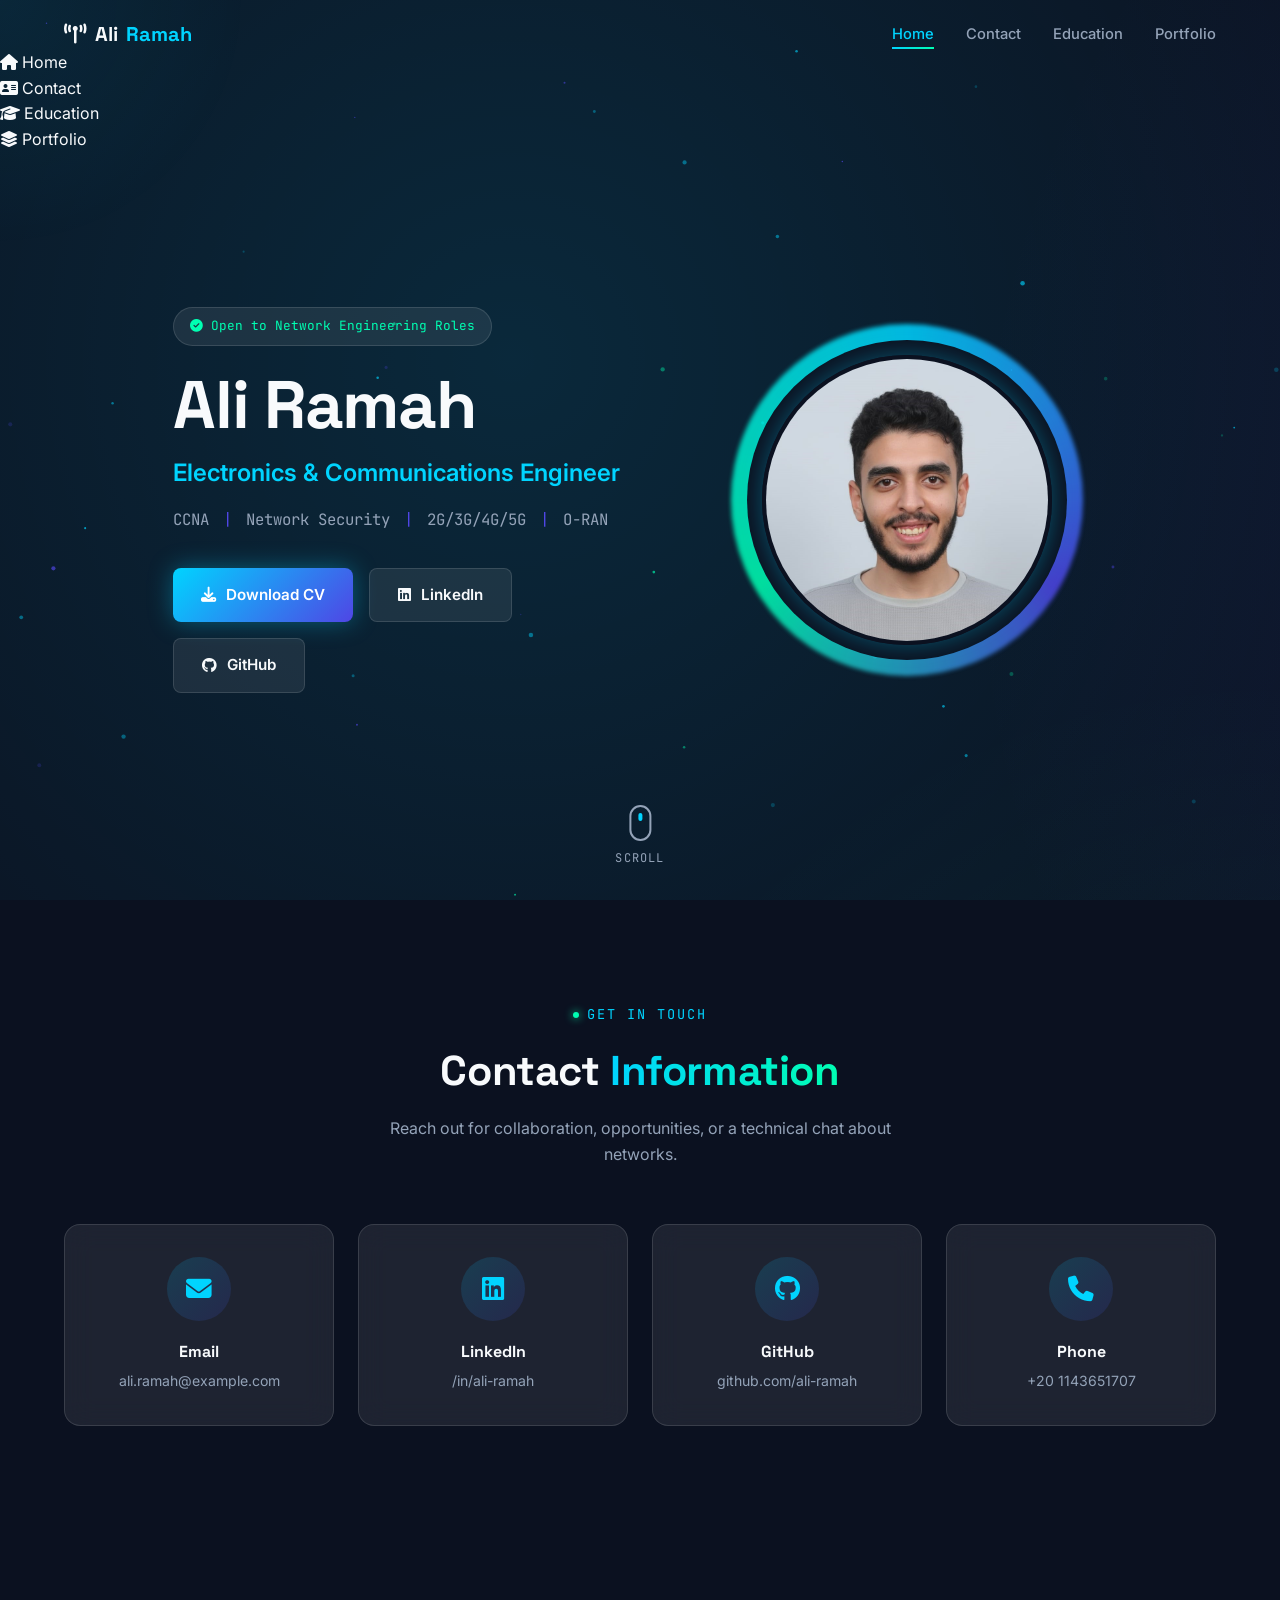
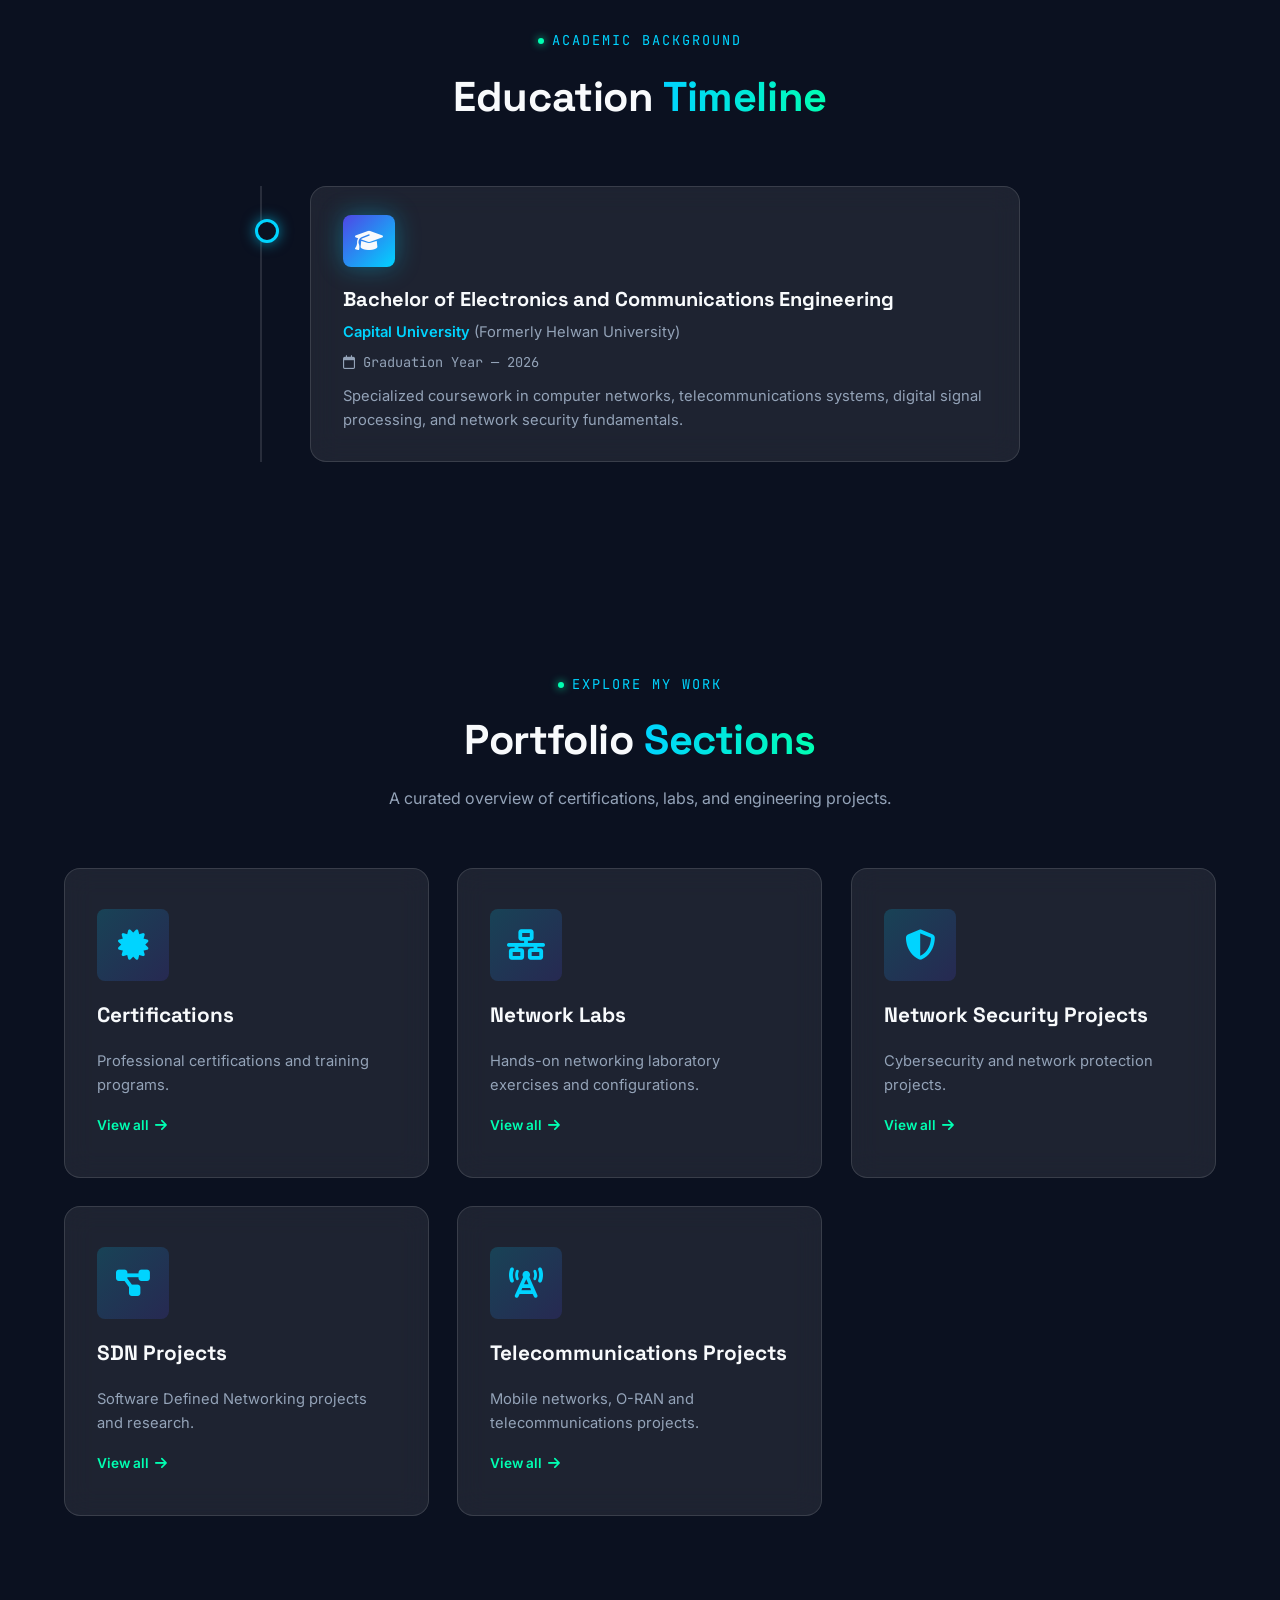
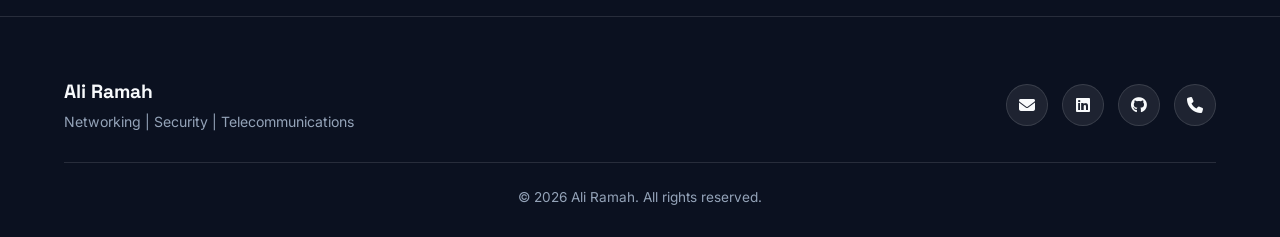
==== commit a2348bf7: "Update index.html" ====
--- a/index.html
+++ b/index.html
@@ -1,4 +1,4 @@
-<!DOCTYPE html>
+                                                                                                                                                                                                                                                                                                                                                                                                                                                                                                                                                                                                                                                            <!DOCTYPE html>
 <html lang="en">
 <head>
   <meta charset="UTF-8" />
@@ -36,7 +36,7 @@
   <!-- ================= NAVBAR ================= -->
   <header class="navbar">
     <nav class="container nav-inner">
-      <a href="#home" class="logo"><i class="fa-solid fa-tower-broadcast"></i> Ali<span>.Ramah</span></a>
+      <a href="#home" class="logo"><i class="fa-solid fa-tower-broadcast"></i> Ali<span>Ramah</span></a>
  
       <ul class="nav-links">
         <li><a href="#home">Home</a></li>
@@ -132,10 +132,10 @@
           <p>github.com/ali-ramah</p>
         </a>
  
-        <a href="tel:+201000000000" class="glass-card glow-border contact-card reveal">
+        <a href="01143651707" class="glass-card glow-border contact-card reveal">
           <div class="contact-icon"><i class="fa-solid fa-phone"></i></div>
           <h3>Phone</h3>
-          <p>+20 100 000 0000</p>
+          <p>+20 1143651707</p>
         </a>
       </div>
     </div>
@@ -154,7 +154,7 @@
           <div class="timeline-icon"><i class="fa-solid fa-graduation-cap"></i></div>
           <h3>Bachelor of Electronics and Communications Engineering</h3>
           <p class="org">Capital University <span style="color:var(--color-text-dim); font-weight:400;">(Formerly Helwan University)</span></p>
-          <span class="date"><i class="fa-regular fa-calendar"></i> Graduation Year — 20XX</span>
+          <span class="date"><i class="fa-regular fa-calendar"></i> Graduation Year — 2026</span>
           <p>Specialized coursework in computer networks, telecommunications systems, digital signal processing, and network security fundamentals.</p>
         </div>
       </div>
@@ -221,10 +221,10 @@
           <p>Networking | Security | Telecommunications</p>
         </div>
         <div class="footer-socials">
-          <a href="mailto:ali.ramah@example.com" aria-label="Email"><i class="fa-solid fa-envelope"></i></a>
+          <a href="mailto:aliramah52@gmail.com" aria-label="Email"><i class="fa-solid fa-envelope"></i></a>
           <a href="https://linkedin.com/in/ali-ramah" target="_blank" rel="noopener noreferrer" aria-label="LinkedIn"><i class="fa-brands fa-linkedin"></i></a>
           <a href="https://github.com/ali-ramah" target="_blank" rel="noopener noreferrer" aria-label="GitHub"><i class="fa-brands fa-github"></i></a>
-          <a href="tel:+201000000000" aria-label="Phone"><i class="fa-solid fa-phone"></i></a>
+          <a href="01143651707" aria-label="Phone"><i class="fa-solid fa-phone"></i></a>
         </div>
       </div>
       <div class="footer-bottom">
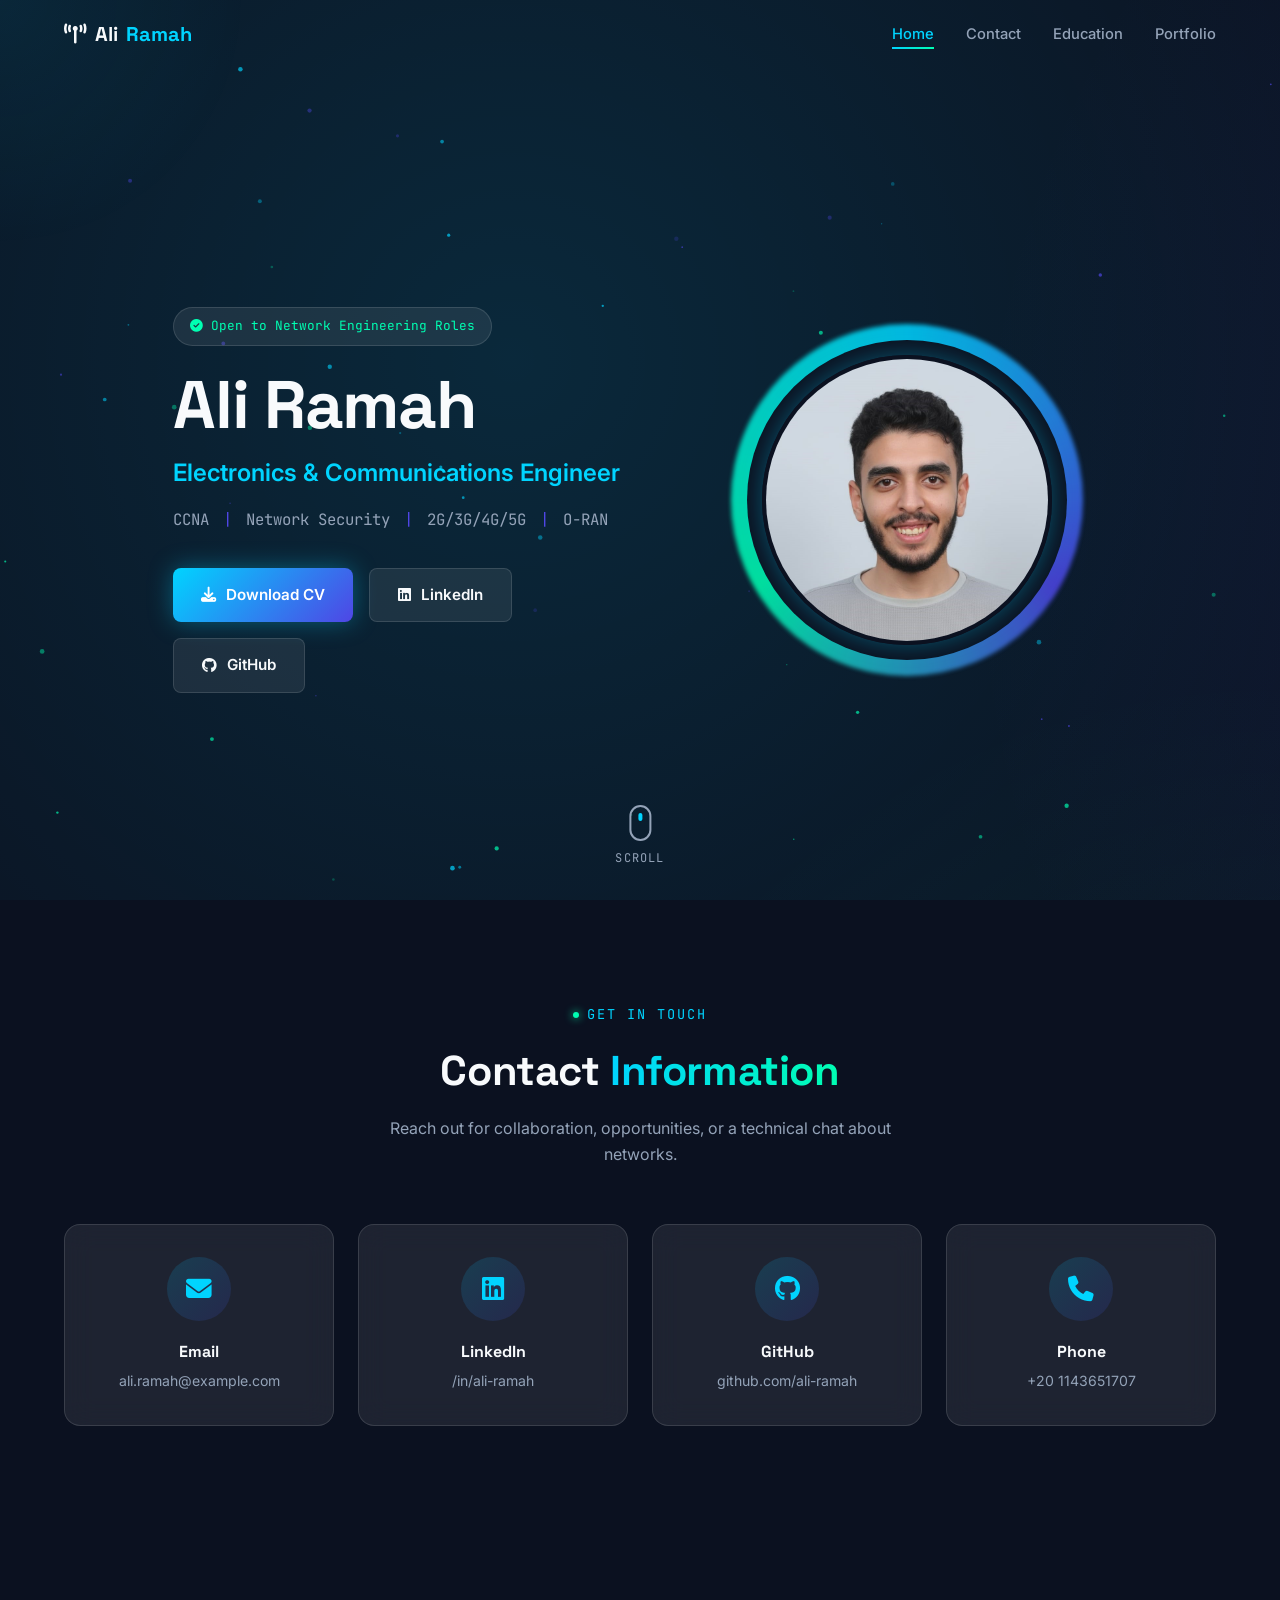
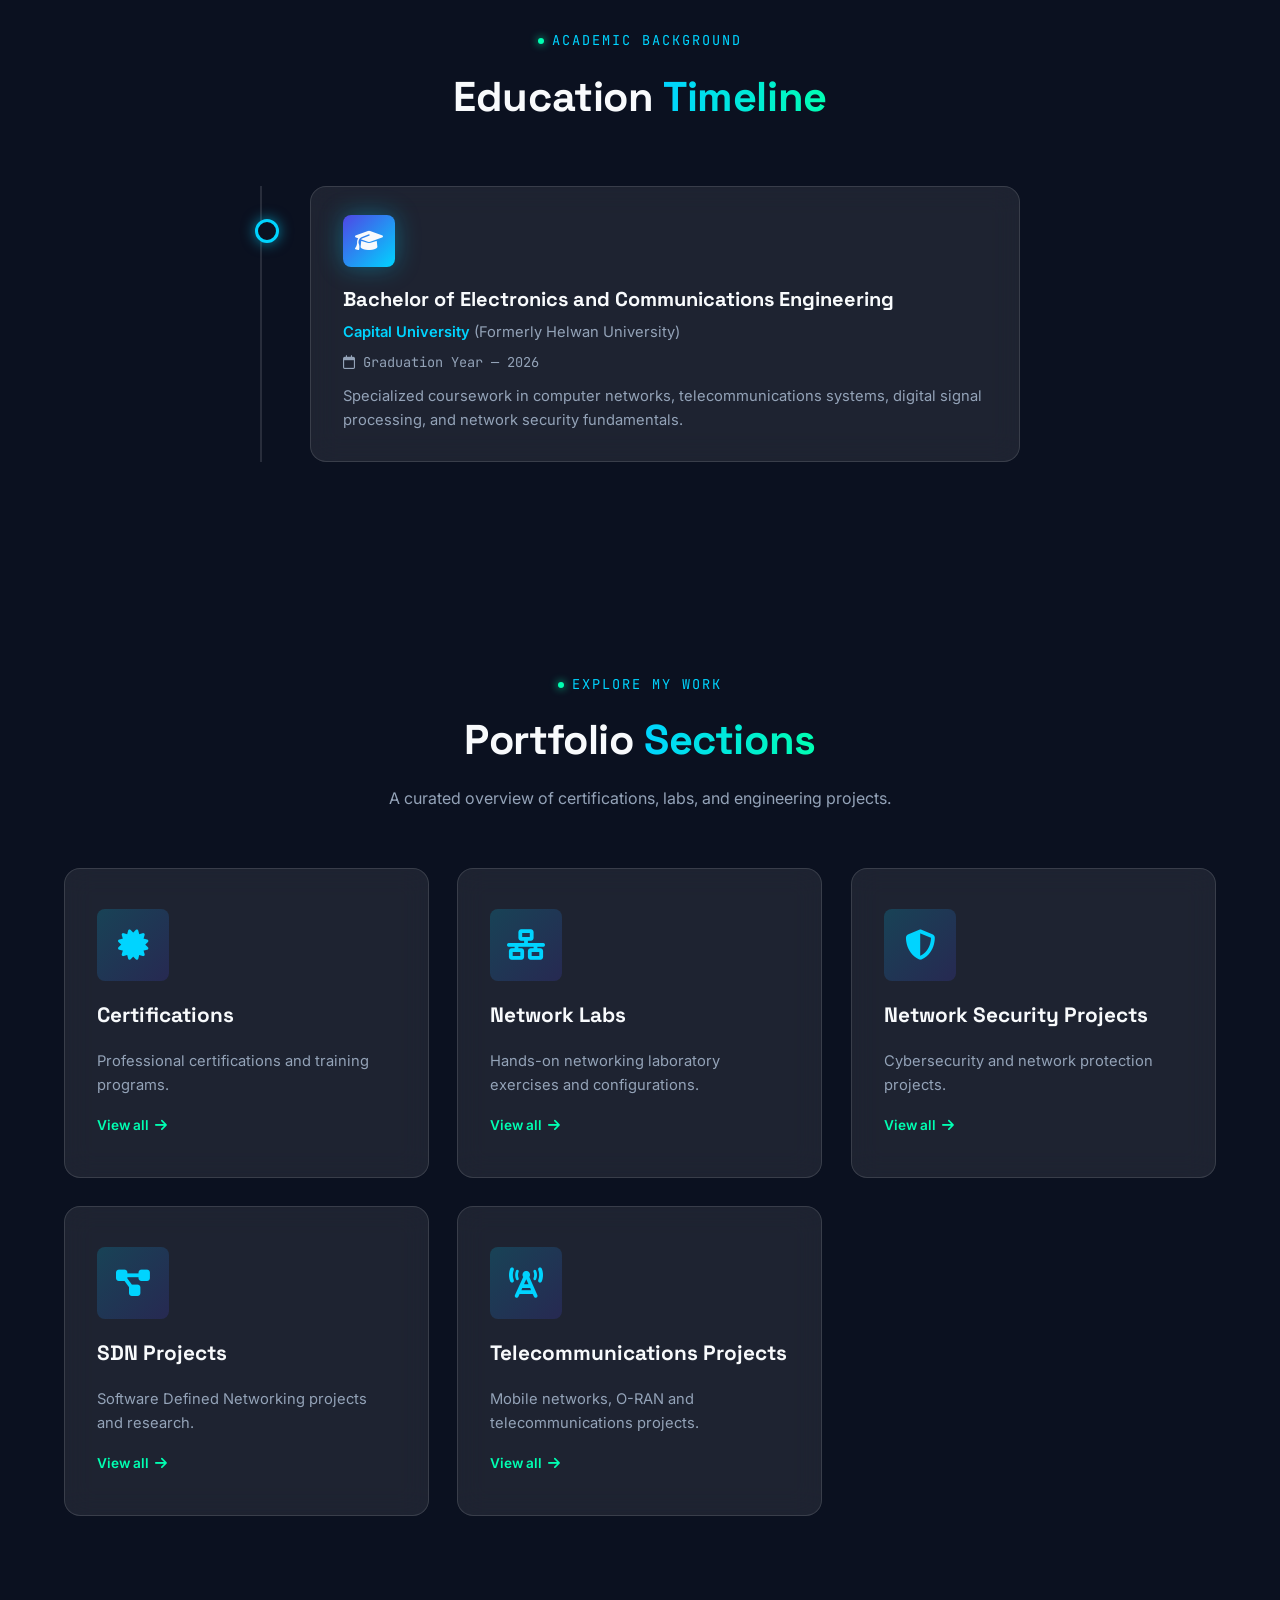
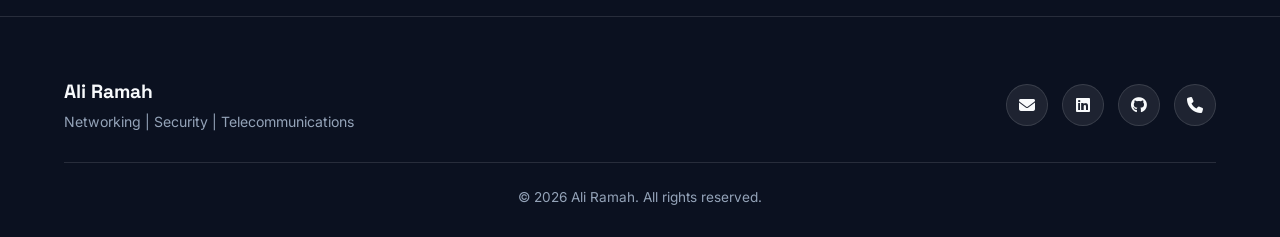
==== commit 8695ee92: "Update index.html" ====
--- a/index.html
+++ b/index.html
@@ -51,12 +51,7 @@
     </nav>
  
     <!-- Mobile menu -->
-    <ul class="nav-menu-mobile">
-      <li><a href="#home"><i class="fa-solid fa-house"></i> Home</a></li>
-      <li><a href="#contact"><i class="fa-solid fa-address-card"></i> Contact</a></li>
-      <li><a href="#education"><i class="fa-solid fa-graduation-cap"></i> Education</a></li>
-      <li><a href="#portfolio"><i class="fa-solid fa-layer-group"></i> Portfolio</a></li>
-    </ul>
+    
   </header>
  
   <!-- ================= HERO ================= -->
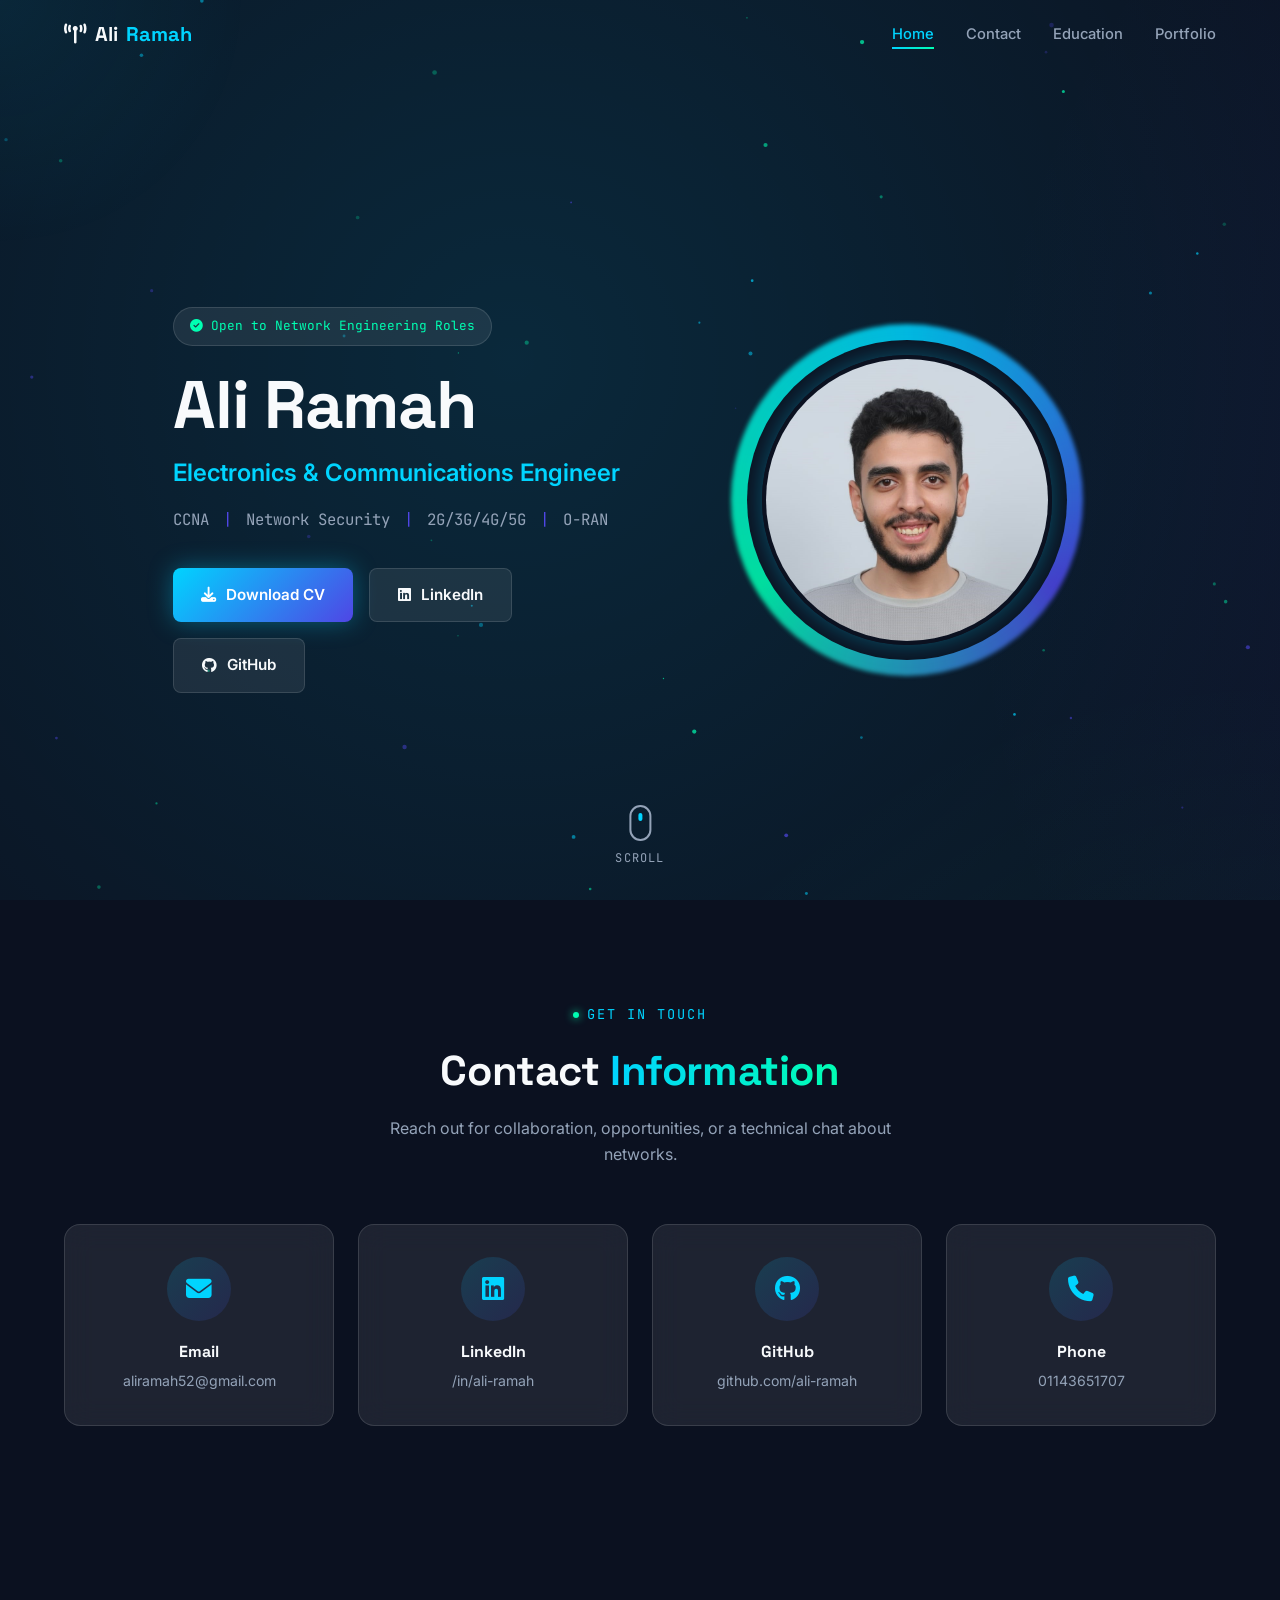
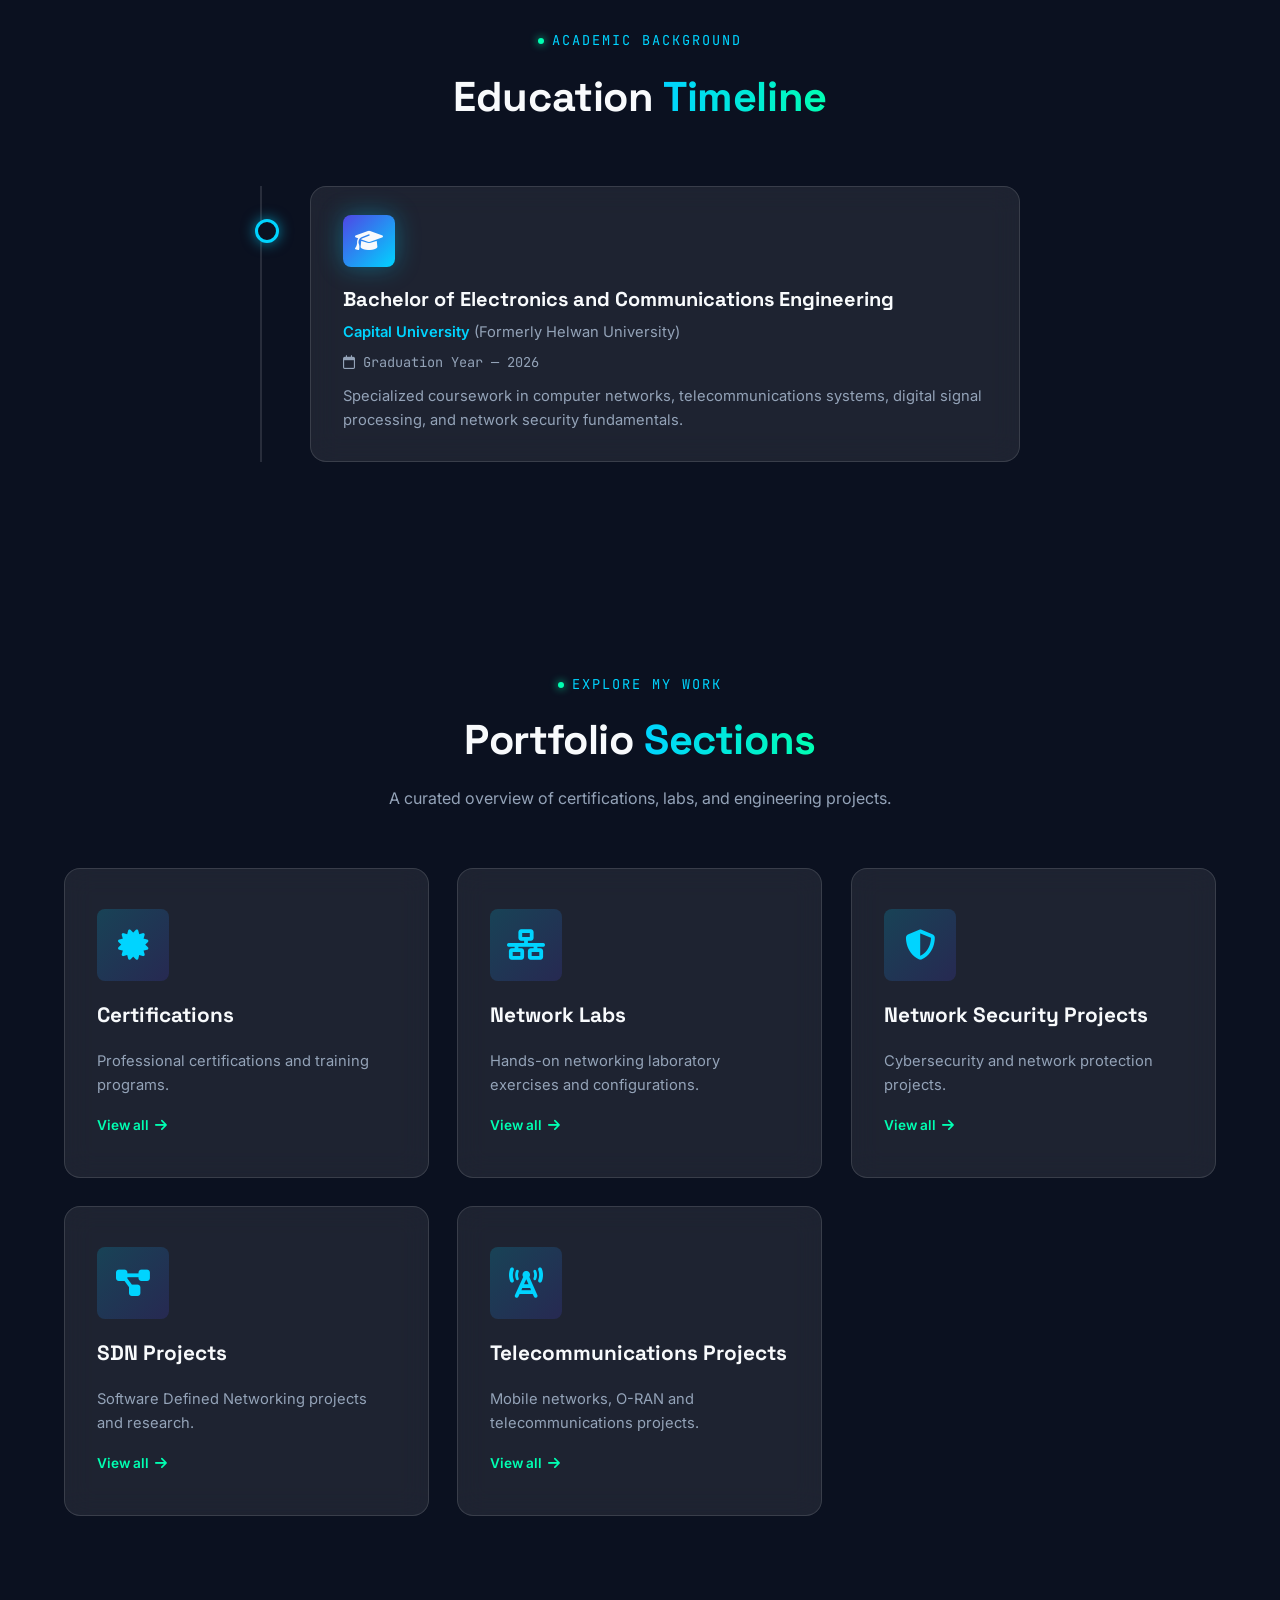
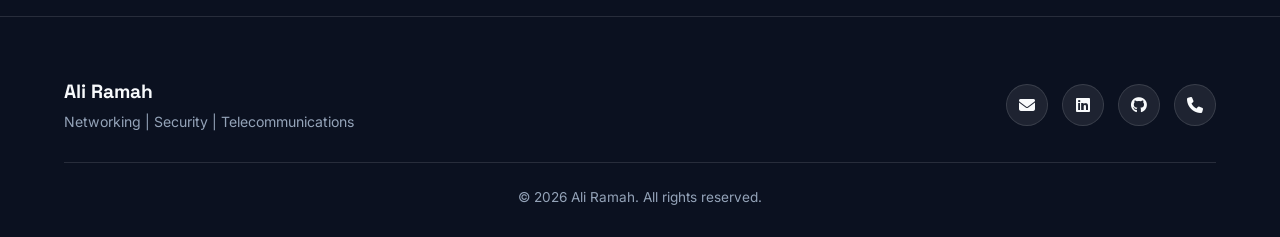
==== commit 2ad6d2ab: "Update index.html" ====
--- a/index.html
+++ b/index.html
@@ -50,7 +50,7 @@
       </button>
     </nav>
  
-    <!-- Mobile menu -->
+    
     
   </header>
  
@@ -109,10 +109,10 @@
       </div>
  
       <div class="contact-grid">
-        <a href="mailto:ali.ramah@example.com" class="glass-card glow-border contact-card reveal">
+        <a href="aliramah52@gmail.com" class="glass-card glow-border contact-card reveal">
           <div class="contact-icon"><i class="fa-solid fa-envelope"></i></div>
           <h3>Email</h3>
-          <p>ali.ramah@example.com</p>
+          <p>aliramah52@gmail.com</p>
         </a>
  
         <a href="https://linkedin.com/in/ali-ramah" target="_blank" rel="noopener noreferrer" class="glass-card glow-border contact-card reveal">
@@ -130,7 +130,7 @@
         <a href="01143651707" class="glass-card glow-border contact-card reveal">
           <div class="contact-icon"><i class="fa-solid fa-phone"></i></div>
           <h3>Phone</h3>
-          <p>+20 1143651707</p>
+          <p>01143651707</p>
         </a>
       </div>
     </div>
